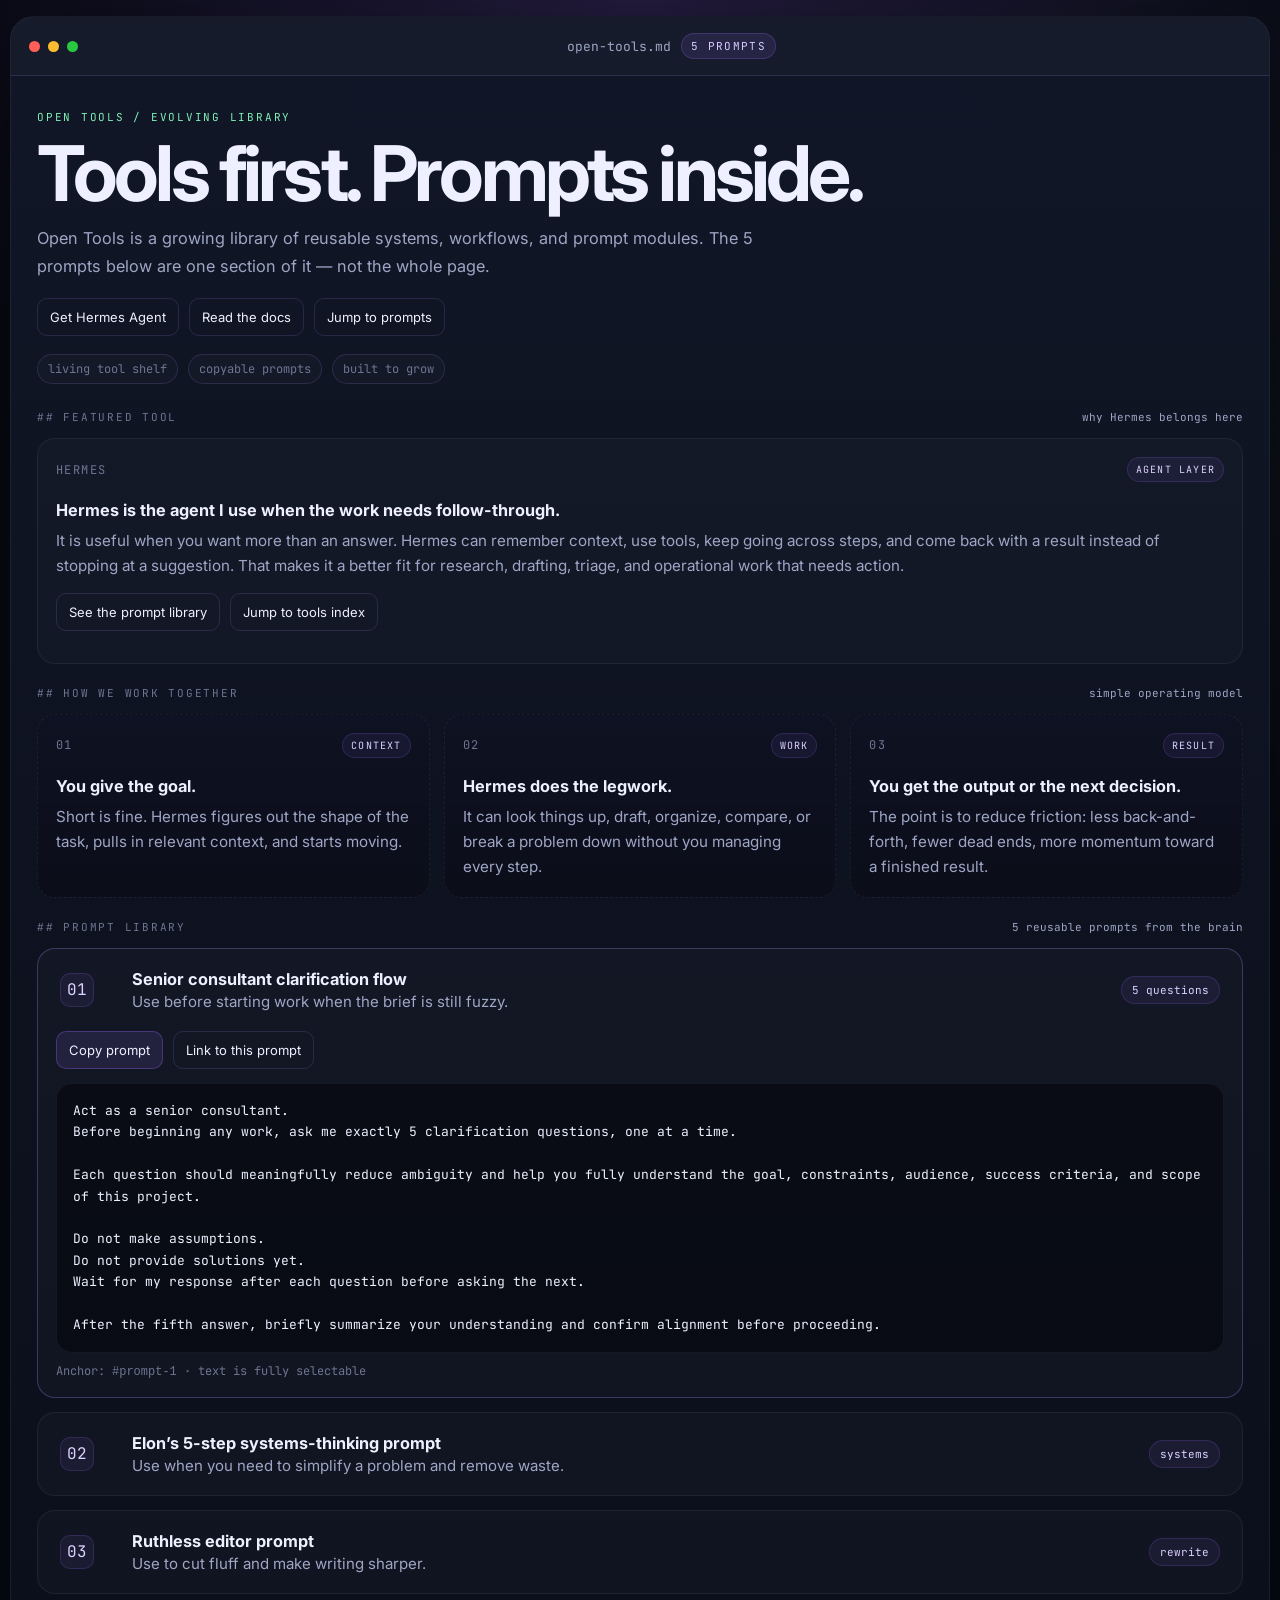
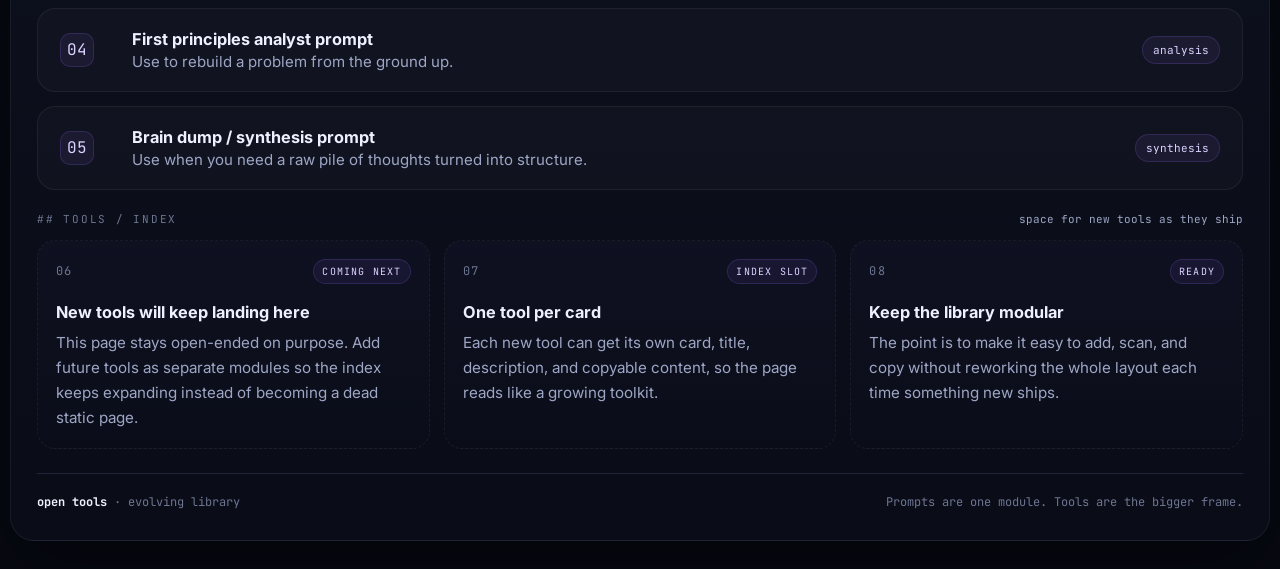
==== index.html @ c8a39e67 "Simplify hero and add Hermes links" ====
<!doctype html>
<html lang="en">
<head>
<meta charset="UTF-8" />
<meta name="viewport" content="width=device-width, initial-scale=1.0" />
<title>Open Tools — 5 Prompts</title>
<link rel="preconnect" href="https://fonts.googleapis.com" />
<link rel="preconnect" href="https://fonts.gstatic.com" crossorigin />
<link href="https://fonts.googleapis.com/css2?family=Inter:wght@400;500;600;700&family=JetBrains+Mono:wght@400;500;600;700&display=swap" rel="stylesheet" />
<style>
  :root {
    --bg: #070912;
    --panel: #0d1220;
    --panel-2: #11182a;
    --line: rgba(163, 146, 255, 0.16);
    --line-strong: rgba(163, 146, 255, 0.28);
    --text: #eef0ff;
    --muted: #9ea6c5;
    --soft: #6d7591;
    --purple: #9d6cff;
    --purple-soft: rgba(157, 108, 255, 0.12);
    --green: #7ef0b4;
    --shadow: 0 28px 80px rgba(0, 0, 0, 0.42);
    --mono: 'JetBrains Mono', ui-monospace, SFMono-Regular, Menlo, monospace;
    --sans: 'Inter', system-ui, sans-serif;
  }
  * { box-sizing: border-box; }
  html, body { margin: 0; min-height: 100%; }
  body {
    background:
      radial-gradient(circle at 50% 0%, rgba(157, 108, 255, 0.18), transparent 32%),
      radial-gradient(circle at 85% 18%, rgba(126, 240, 180, 0.05), transparent 24%),
      var(--bg);
    color: var(--text);
    font-family: var(--sans);
    -webkit-font-smoothing: antialiased;
  }
  .wrap {
    width: min(1360px, calc(100% - 20px));
    margin: 16px auto 28px;
    border: 1px solid rgba(255,255,255,0.06);
    border-radius: 24px;
    overflow: hidden;
    background: linear-gradient(180deg, rgba(17, 23, 39, 0.98), rgba(10, 13, 24, 0.98));
    box-shadow: var(--shadow);
  }
  .topbar {
    display: flex;
    align-items: center;
    gap: 14px;
    padding: 16px 18px;
    border-bottom: 1px solid var(--line);
    background: rgba(255,255,255,0.02);
  }
  .lights { display: flex; gap: 8px; }
  .lights i { width: 11px; height: 11px; border-radius: 50%; display: inline-block; }
  .lights i:nth-child(1) { background: #ff5f57; }
  .lights i:nth-child(2) { background: #febc2e; }
  .lights i:nth-child(3) { background: #28c840; }
  .title {
    margin: 0 auto;
    display: flex;
    align-items: center;
    gap: 10px;
    font-family: var(--mono);
    font-size: 13px;
    color: var(--muted);
  }
  .badge {
    padding: 5px 9px;
    border-radius: 999px;
    border: 1px solid rgba(157,108,255,0.22);
    background: var(--purple-soft);
    color: #d9ccff;
    text-transform: uppercase;
    font-size: 11px;
    letter-spacing: .12em;
  }
  .content { padding: 34px 26px 30px; }
  .hero { max-width: 860px; margin-bottom: 26px; }
  .eyebrow {
    font-family: var(--mono);
    color: var(--green);
    text-transform: uppercase;
    letter-spacing: .16em;
    font-size: 11px;
    margin-bottom: 14px;
  }
  h1 {
    margin: 0 0 14px;
    font-size: clamp(2.5rem, 6vw, 5rem);
    line-height: .95;
    letter-spacing: -0.05em;
  }
  .lede {
    margin: 0;
    max-width: 720px;
    color: var(--muted);
    font-size: 1.02rem;
    line-height: 1.7;
  }
  .meta {
    margin-top: 18px;
    display: flex;
    flex-wrap: wrap;
    gap: 10px;
    font-family: var(--mono);
    font-size: 12px;
    color: var(--soft);
  }
  .meta span {
    padding: 6px 10px;
    border-radius: 999px;
    border: 1px solid var(--line);
    background: rgba(255,255,255,0.02);
  }
  .section-label {
    margin: 22px 0 14px;
    font-family: var(--mono);
    font-size: 11px;
    color: var(--soft);
    text-transform: uppercase;
    letter-spacing: .16em;
    display: flex;
    align-items: center;
    justify-content: space-between;
    gap: 12px;
  }
  .section-label .subtle {
    color: var(--muted);
    text-transform: none;
    letter-spacing: 0;
  }
  .prompt-list { display: grid; gap: 14px; }
  details {
    border: 1px solid rgba(255,255,255,0.06);
    border-radius: 18px;
    background: rgba(255,255,255,0.025);
    overflow: hidden;
  }
  details[open] { border-color: var(--line-strong); }
  summary {
    list-style: none;
    cursor: pointer;
    display: grid;
    grid-template-columns: 56px 1fr auto;
    gap: 16px;
    align-items: center;
    padding: 20px 22px;
  }
  summary::-webkit-details-marker { display: none; }
  .num {
    width: 34px; height: 34px;
    border-radius: 10px;
    display: grid;
    place-items: center;
    font-family: var(--mono);
    color: #ddd2ff;
    background: rgba(157,108,255,0.08);
    border: 1px solid rgba(157,108,255,0.18);
  }
  .prompt-name { font-weight: 700; font-size: 1.02rem; }
  .prompt-note { color: var(--muted); font-size: .94rem; margin-top: 3px; }
  .chip {
    font-family: var(--mono);
    font-size: 11px;
    color: #ddd2ff;
    border: 1px solid rgba(157,108,255,0.18);
    background: rgba(157,108,255,0.08);
    padding: 6px 10px;
    border-radius: 999px;
    white-space: nowrap;
  }
  .body { padding: 0 18px 18px; }
  .toolbar {
    display: flex;
    flex-wrap: wrap;
    gap: 10px;
    margin: 0 0 14px;
  }
  .tool-grid {
    display: grid;
    grid-template-columns: repeat(3, minmax(0, 1fr));
    gap: 14px;
    margin-bottom: 16px;
  }
  .tool-card {
    border: 1px solid rgba(255,255,255,0.06);
    border-radius: 18px;
    padding: 18px;
    background: rgba(255,255,255,0.02);
    min-height: 166px;
  }
  .tool-card.ghost {
    border-style: dashed;
    background: linear-gradient(180deg, rgba(15, 18, 34, 0.88), rgba(11, 13, 25, 0.92));
  }
  .tool-top {
    display: flex;
    justify-content: space-between;
    align-items: center;
    gap: 12px;
    margin-bottom: 18px;
  }
  .tool-id {
    font-family: var(--mono);
    color: var(--soft);
    font-size: 12px;
    letter-spacing: .12em;
  }
  .tool-chip {
    font-family: var(--mono);
    font-size: 10px;
    color: #ddd2ff;
    border: 1px solid rgba(157,108,255,0.18);
    background: rgba(157,108,255,0.08);
    padding: 5px 8px;
    border-radius: 999px;
    text-transform: uppercase;
    letter-spacing: .12em;
  }
  .tool-card h2 {
    margin: 0 0 8px;
    font-size: 1.02rem;
  }
  .tool-card p {
    margin: 0;
    color: var(--muted);
    line-height: 1.65;
    font-size: .95rem;
  }
  button, a.btn {
    appearance: none;
    border: 1px solid var(--line);
    background: transparent;
    color: var(--text);
    border-radius: 10px;
    padding: 10px 12px;
    font: inherit;
    font-size: 13px;
    cursor: pointer;
    text-decoration: none;
    display: inline-flex;
    align-items: center;
    gap: 8px;
  }
  button:hover, a.btn:hover { border-color: var(--line-strong); background: rgba(157,108,255,0.08); }
  .primary { border-color: rgba(157,108,255,0.3); background: var(--purple-soft); }
  .primary:hover { background: rgba(157,108,255,0.18); }
  .copy-dot { color: var(--green); }
  pre {
    margin: 0;
    white-space: pre-wrap;
    background: rgba(6, 9, 16, 0.72);
    border: 1px solid rgba(255,255,255,0.05);
    border-radius: 16px;
    padding: 16px;
    font-family: var(--mono);
    font-size: 13px;
    line-height: 1.65;
    color: #eef1ff;
    user-select: text;
  }
  .note {
    margin-top: 10px;
    color: var(--soft);
    font-family: var(--mono);
    font-size: 12px;
  }
  .footer {
    display: flex;
    justify-content: space-between;
    gap: 18px;
    flex-wrap: wrap;
    border-top: 1px solid var(--line);
    margin-top: 24px;
    padding-top: 20px;
    color: var(--soft);
    font-family: var(--mono);
    font-size: 12px;
  }
  .footer strong { color: var(--text); }
  .toast {
    position: fixed;
    left: 50%; bottom: 24px;
    transform: translateX(-50%) translateY(16px);
    opacity: 0;
    pointer-events: none;
    transition: .2s ease;
    background: #11182a;
    border: 1px solid rgba(157,108,255,0.45);
    border-radius: 999px;
    padding: 12px 16px;
    font-family: var(--mono);
    font-size: 13px;
    color: var(--text);
    box-shadow: 0 14px 36px rgba(0,0,0,0.45);
  }
  .toast.show { opacity: 1; transform: translateX(-50%) translateY(0); }
  @media (max-width: 720px) {
    .wrap { width: calc(100% - 18px); margin: 9px auto 22px; border-radius: 18px; }
    .content { padding: 22px 14px 18px; }
    summary { grid-template-columns: 40px 1fr; }
    .chip { grid-column: 2; justify-self: start; }
    .title { display: none; }
  }
</style>
</head>
<body>
  <div class="wrap">
    <div class="topbar">
      <div class="lights" aria-hidden="true"><i></i><i></i><i></i></div>
      <div class="title"><span>open-tools.md</span><span class="badge">5 prompts</span></div>
    </div>

    <main class="content">
      <section class="hero">
        <div class="eyebrow">open tools / evolving library</div>
        <h1>Tools first. Prompts inside.</h1>
        <p class="lede">Open Tools is a growing library of reusable systems, workflows, and prompt modules. The 5 prompts below are one section of it — not the whole page.</p>
        <div class="toolbar" style="margin-top:18px;">
          <a class="btn primary" href="https://github.com/NousResearch/hermes-agent" target="_blank" rel="noreferrer">Get Hermes Agent</a>
          <a class="btn" href="https://hermes-agent.nousresearch.com/docs/" target="_blank" rel="noreferrer">Read the docs</a>
          <a class="btn" href="#prompt-library">Jump to prompts</a>
        </div>
        <div class="meta">
          <span>living tool shelf</span>
          <span>copyable prompts</span>
          <span>built to grow</span>
        </div>
      </section>

      <div class="section-label"><span>## featured tool</span><span class="subtle">why Hermes belongs here</span></div>
      <article class="tool-card" style="margin-bottom: 14px;">
        <div class="tool-top">
          <span class="tool-id">HERMES</span>
          <span class="tool-chip">agent layer</span>
        </div>
        <h2>Hermes is the agent I use when the work needs follow-through.</h2>
        <p>It is useful when you want more than an answer. Hermes can remember context, use tools, keep going across steps, and come back with a result instead of stopping at a suggestion. That makes it a better fit for research, drafting, triage, and operational work that needs action.</p>
        <div class="toolbar" style="margin-top:14px;">
          <a class="btn primary" href="#prompt-library">See the prompt library</a>
          <a class="btn" href="#tools-index">Jump to tools index</a>
        </div>
      </article>

      <div class="section-label"><span>## how we work together</span><span class="subtle">simple operating model</span></div>
      <section class="tool-grid" style="margin-bottom: 18px;">
        <article class="tool-card ghost">
          <div class="tool-top">
            <span class="tool-id">01</span>
            <span class="tool-chip">context</span>
          </div>
          <h2>You give the goal.</h2>
          <p>Short is fine. Hermes figures out the shape of the task, pulls in relevant context, and starts moving.</p>
        </article>
        <article class="tool-card ghost">
          <div class="tool-top">
            <span class="tool-id">02</span>
            <span class="tool-chip">work</span>
          </div>
          <h2>Hermes does the legwork.</h2>
          <p>It can look things up, draft, organize, compare, or break a problem down without you managing every step.</p>
        </article>
        <article class="tool-card ghost">
          <div class="tool-top">
            <span class="tool-id">03</span>
            <span class="tool-chip">result</span>
          </div>
          <h2>You get the output or the next decision.</h2>
          <p>The point is to reduce friction: less back-and-forth, fewer dead ends, more momentum toward a finished result.</p>
        </article>
      </section>

      <div class="section-label"><span id="prompt-library">## prompt library</span><span class="subtle">5 reusable prompts from the brain</span></div>
      <section class="prompt-list" id="prompt-list"></section>

      <div class="section-label"><span id="tools-index">## tools / index</span><span class="subtle">space for new tools as they ship</span></div>
      <section class="tool-grid" id="tool-grid">
        <article class="tool-card ghost">
          <div class="tool-top">
            <span class="tool-id">06</span>
            <span class="tool-chip">coming next</span>
          </div>
          <h2>New tools will keep landing here</h2>
          <p>This page stays open-ended on purpose. Add future tools as separate modules so the index keeps expanding instead of becoming a dead static page.</p>
        </article>
        <article class="tool-card ghost">
          <div class="tool-top">
            <span class="tool-id">07</span>
            <span class="tool-chip">index slot</span>
          </div>
          <h2>One tool per card</h2>
          <p>Each new tool can get its own card, title, description, and copyable content, so the page reads like a growing toolkit.</p>
        </article>
        <article class="tool-card ghost">
          <div class="tool-top">
            <span class="tool-id">08</span>
            <span class="tool-chip">ready</span>
          </div>
          <h2>Keep the library modular</h2>
          <p>The point is to make it easy to add, scan, and copy without reworking the whole layout each time something new ships.</p>
        </article>
      </section>

      <div class="footer">
        <div><strong>open tools</strong> · evolving library</div>
        <div>Prompts are one module. Tools are the bigger frame.</div>
      </div>
    </main>
  </div>

  <div class="toast" id="toast">Copied</div>

  <script>
    const prompts = [
      {
        id: 'prompt-1',
        title: 'Senior consultant clarification flow',
        chip: '5 questions',
        note: 'Use before starting work when the brief is still fuzzy.',
        text: `Act as a senior consultant.\nBefore beginning any work, ask me exactly 5 clarification questions, one at a time.\n\nEach question should meaningfully reduce ambiguity and help you fully understand the goal, constraints, audience, success criteria, and scope of this project.\n\nDo not make assumptions.\nDo not provide solutions yet.\nWait for my response after each question before asking the next.\n\nAfter the fifth answer, briefly summarize your understanding and confirm alignment before proceeding.`
      },
      {
        id: 'prompt-2',
        title: 'Elon’s 5-step systems-thinking prompt',
        chip: 'systems',
        note: 'Use when you need to simplify a problem and remove waste.',
        text: `Act as a senior systems thinker.\n\nBefore doing any work, apply Elon Musk’s 5-step framework:\n\n1. Make the requirements less dumb\n2. Delete the part or process\n3. Simplify and optimize\n4. Accelerate cycle time\n5. Automate\n\nStart by asking me exactly 5 clarification questions, one at a time.\n\nEach question should help you:\n- challenge assumptions\n- identify unnecessary parts\n- simplify the problem\n- improve speed or feedback loops\n- determine what, if anything, should be automated\n\nDo not provide solutions yet.\nDo not make assumptions.\nWait for my response after each question before asking the next.\n\nAfter the fifth answer, briefly summarize your understanding and confirm alignment before proceeding.`
      },
      {
        id: 'prompt-3',
        title: 'Ruthless editor prompt',
        chip: 'rewrite',
        note: 'Use to cut fluff and make writing sharper.',
        text: `Act as a ruthless editor.\n\nYour job is to improve clarity, sharpness, and impact without preserving weak wording.\n\nEdit for:\n- clarity\n- brevity\n- precision\n- structure\n- persuasive force\n\nCut:\n- fluff\n- repetition\n- hedging\n- jargon\n- filler\n- weak transitions\n- vague claims\n\nKeep the meaning intact, but make the writing stronger and more direct.\n\nIf something is unclear, fix it.\nIf something is unnecessary, remove it.\nIf something can be stated more simply, simplify it.\nIf something is boring, make it more useful.\n\nReturn:\n1. the revised version\n2. a short list of the biggest changes you made.`
      },
      {
        id: 'prompt-4',
        title: 'First principles analyst prompt',
        chip: 'analysis',
        note: 'Use to rebuild a problem from the ground up.',
        text: `Act as a first-principles analyst.\n\nBreak the problem down to its most basic, irreducible truths.\nDo not rely on conventional wisdom, assumptions, or inherited frameworks unless you can justify them from first principles.\n\nStart by:\n- identifying the core objective\n- separating facts from assumptions\n- listing the constraints\n- reducing the problem to fundamentals\n- rebuilding the solution from the ground up\n\nAsk clarifying questions if needed, but do not jump to solutions too early.\n\nWhen presenting your answer:\n- state the first principles clearly\n- explain any assumptions you had to make\n- show the reasoning chain from fundamentals to conclusion\n- favor simple, direct language over jargon`
      },
      {
        id: 'prompt-5',
        title: 'Brain dump / synthesis prompt',
        chip: 'synthesis',
        note: 'Use when you need a raw pile of thoughts turned into structure.',
        text: `Act as a thought organizer and strategic synthesis partner.\n\nI’m going to give you a raw brain dump with incomplete thoughts, fragments, decisions, worries, ideas, and notes.\n\nYour job is to:\n- capture everything without losing meaning\n- organize the chaos into clear themes\n- separate facts, ideas, decisions, risks, and next actions\n- identify duplicates, contradictions, and open questions\n- surface what matters most\n\nDo not over-edit or over-interpret.\nDo not force structure too early.\nFirst, absorb the input fully.\n\nThen return:\n1. a clean organized summary\n2. key themes\n3. decisions already implied\n4. open questions\n5. suggested next actions\n6. anything that seems important but buried\n\nKeep it sharp, clear, and useful.`
      },
    ];

    const list = document.getElementById('prompt-list');
    const toast = document.getElementById('toast');
    let toastTimer;

    function showToast(message) {
      toast.textContent = message;
      toast.classList.add('show');
      clearTimeout(toastTimer);
      toastTimer = setTimeout(() => toast.classList.remove('show'), 1400);
    }

    async function copyText(text, label) {
      try {
        await navigator.clipboard.writeText(text);
        showToast(label || 'Copied');
      } catch {
        showToast('Copy failed');
      }
    }

    function render() {
      list.innerHTML = prompts.map((p, index) => `
        <details id="${p.id}" ${index === 0 ? 'open' : ''}>
          <summary>
            <span class="num">${String(index + 1).padStart(2, '0')}</span>
            <span>
              <div class="prompt-name">${p.title}</div>
              <div class="prompt-note">${p.note}</div>
            </span>
            <span class="chip">${p.chip}</span>
          </summary>
          <div class="body">
            <div class="toolbar">
              <button class="primary" data-copy-text="${encodeURIComponent(p.text)}" data-label="Copied ${p.title}">Copy prompt</button>
              <a class="btn" href="#${p.id}">Link to this prompt</a>
            </div>
            <pre>${p.text}</pre>
            <div class="note">Anchor: <code>#${p.id}</code> · text is fully selectable</div>
          </div>
        </details>
      `).join('');

      list.querySelectorAll('button[data-copy-text]').forEach((btn) => {
        btn.addEventListener('click', () => {
          copyText(decodeURIComponent(btn.dataset.copyText), btn.dataset.label);
        });
      });
    }

    render();
  </script>
</body>
</html>
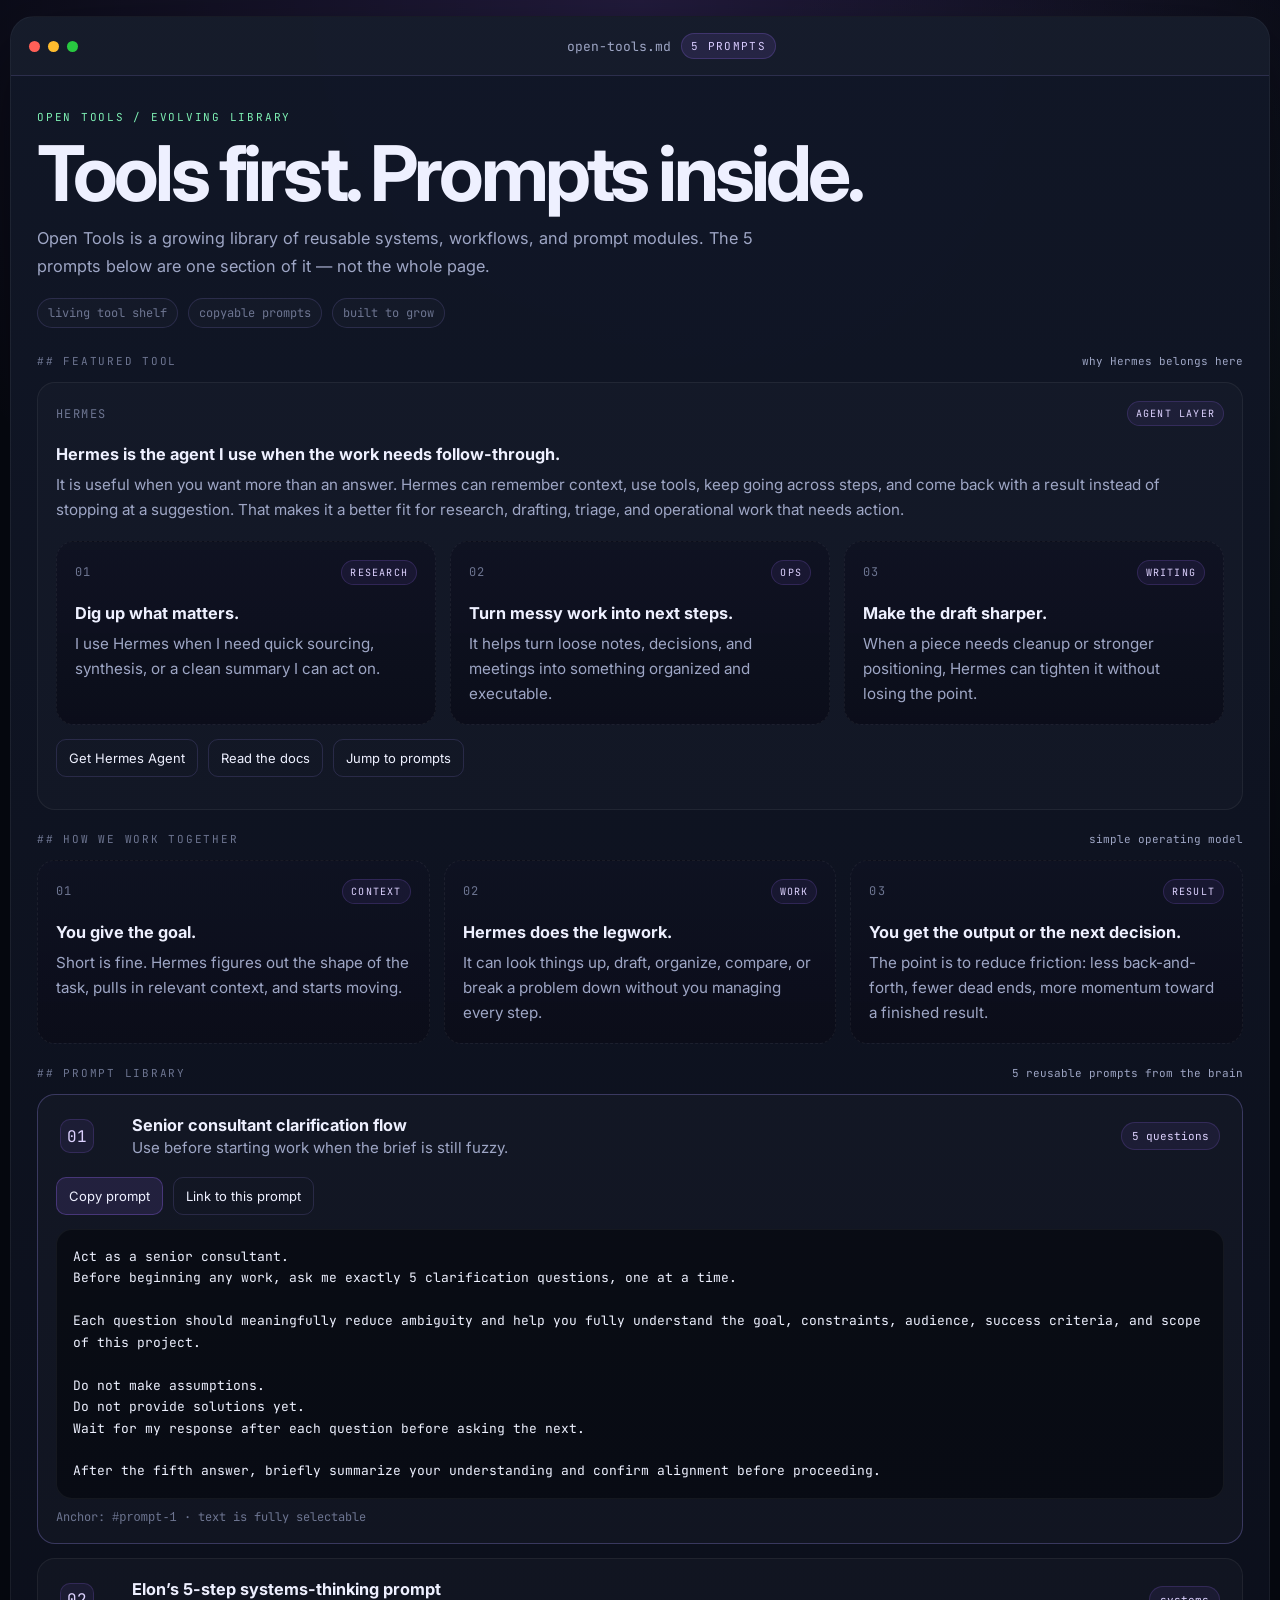
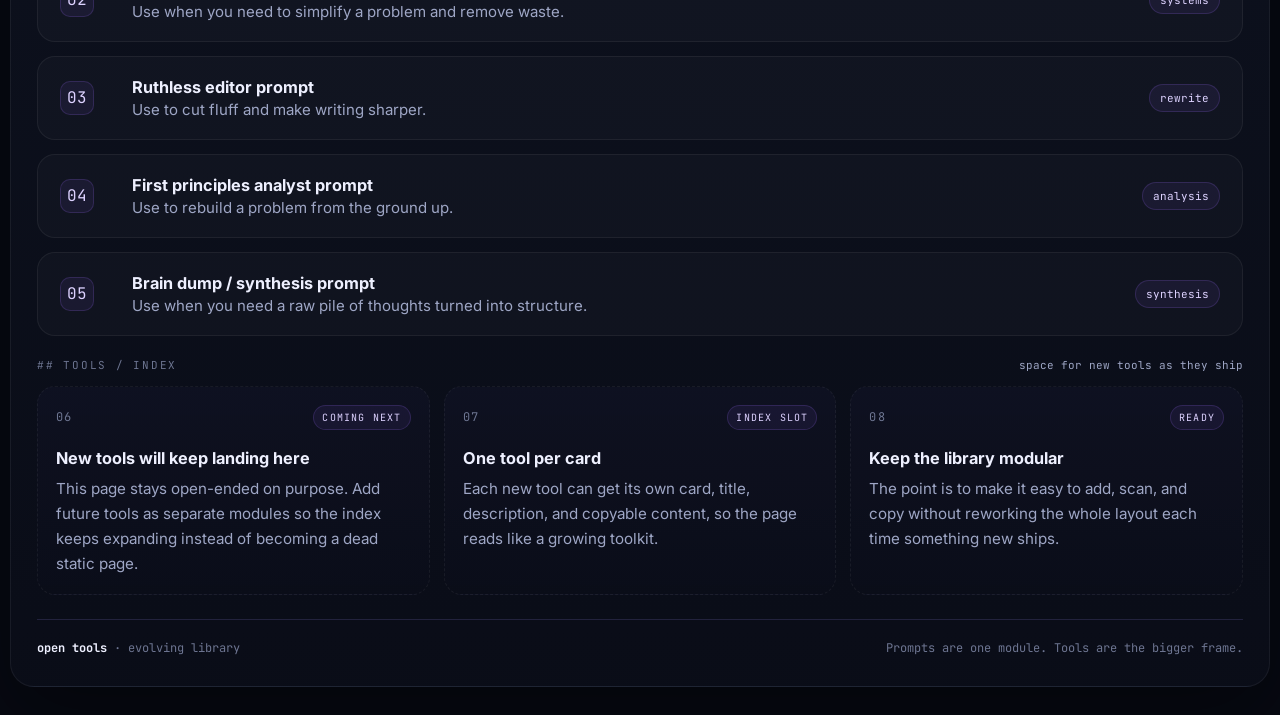
==== commit 972e2dfa: "Add Hermes usage examples and move links down" ====
--- a/index.html
+++ b/index.html
@@ -318,11 +318,6 @@
         <div class="eyebrow">open tools / evolving library</div>
         <h1>Tools first. Prompts inside.</h1>
         <p class="lede">Open Tools is a growing library of reusable systems, workflows, and prompt modules. The 5 prompts below are one section of it — not the whole page.</p>
-        <div class="toolbar" style="margin-top:18px;">
-          <a class="btn primary" href="https://github.com/NousResearch/hermes-agent" target="_blank" rel="noreferrer">Get Hermes Agent</a>
-          <a class="btn" href="https://hermes-agent.nousresearch.com/docs/" target="_blank" rel="noreferrer">Read the docs</a>
-          <a class="btn" href="#prompt-library">Jump to prompts</a>
-        </div>
         <div class="meta">
           <span>living tool shelf</span>
           <span>copyable prompts</span>
@@ -338,9 +333,27 @@
         </div>
         <h2>Hermes is the agent I use when the work needs follow-through.</h2>
         <p>It is useful when you want more than an answer. Hermes can remember context, use tools, keep going across steps, and come back with a result instead of stopping at a suggestion. That makes it a better fit for research, drafting, triage, and operational work that needs action.</p>
+        <div class="tool-grid" style="grid-template-columns: repeat(3, minmax(0, 1fr)); margin: 18px 0 0;">
+          <article class="tool-card ghost" style="min-height: 0;">
+            <div class="tool-top"><span class="tool-id">01</span><span class="tool-chip">research</span></div>
+            <h2>Dig up what matters.</h2>
+            <p>I use Hermes when I need quick sourcing, synthesis, or a clean summary I can act on.</p>
+          </article>
+          <article class="tool-card ghost" style="min-height: 0;">
+            <div class="tool-top"><span class="tool-id">02</span><span class="tool-chip">ops</span></div>
+            <h2>Turn messy work into next steps.</h2>
+            <p>It helps turn loose notes, decisions, and meetings into something organized and executable.</p>
+          </article>
+          <article class="tool-card ghost" style="min-height: 0;">
+            <div class="tool-top"><span class="tool-id">03</span><span class="tool-chip">writing</span></div>
+            <h2>Make the draft sharper.</h2>
+            <p>When a piece needs cleanup or stronger positioning, Hermes can tighten it without losing the point.</p>
+          </article>
+        </div>
         <div class="toolbar" style="margin-top:14px;">
-          <a class="btn primary" href="#prompt-library">See the prompt library</a>
-          <a class="btn" href="#tools-index">Jump to tools index</a>
+          <a class="btn primary" href="https://github.com/NousResearch/hermes-agent" target="_blank" rel="noreferrer">Get Hermes Agent</a>
+          <a class="btn" href="https://hermes-agent.nousresearch.com/docs/" target="_blank" rel="noreferrer">Read the docs</a>
+          <a class="btn" href="#prompt-library">Jump to prompts</a>
         </div>
       </article>
 
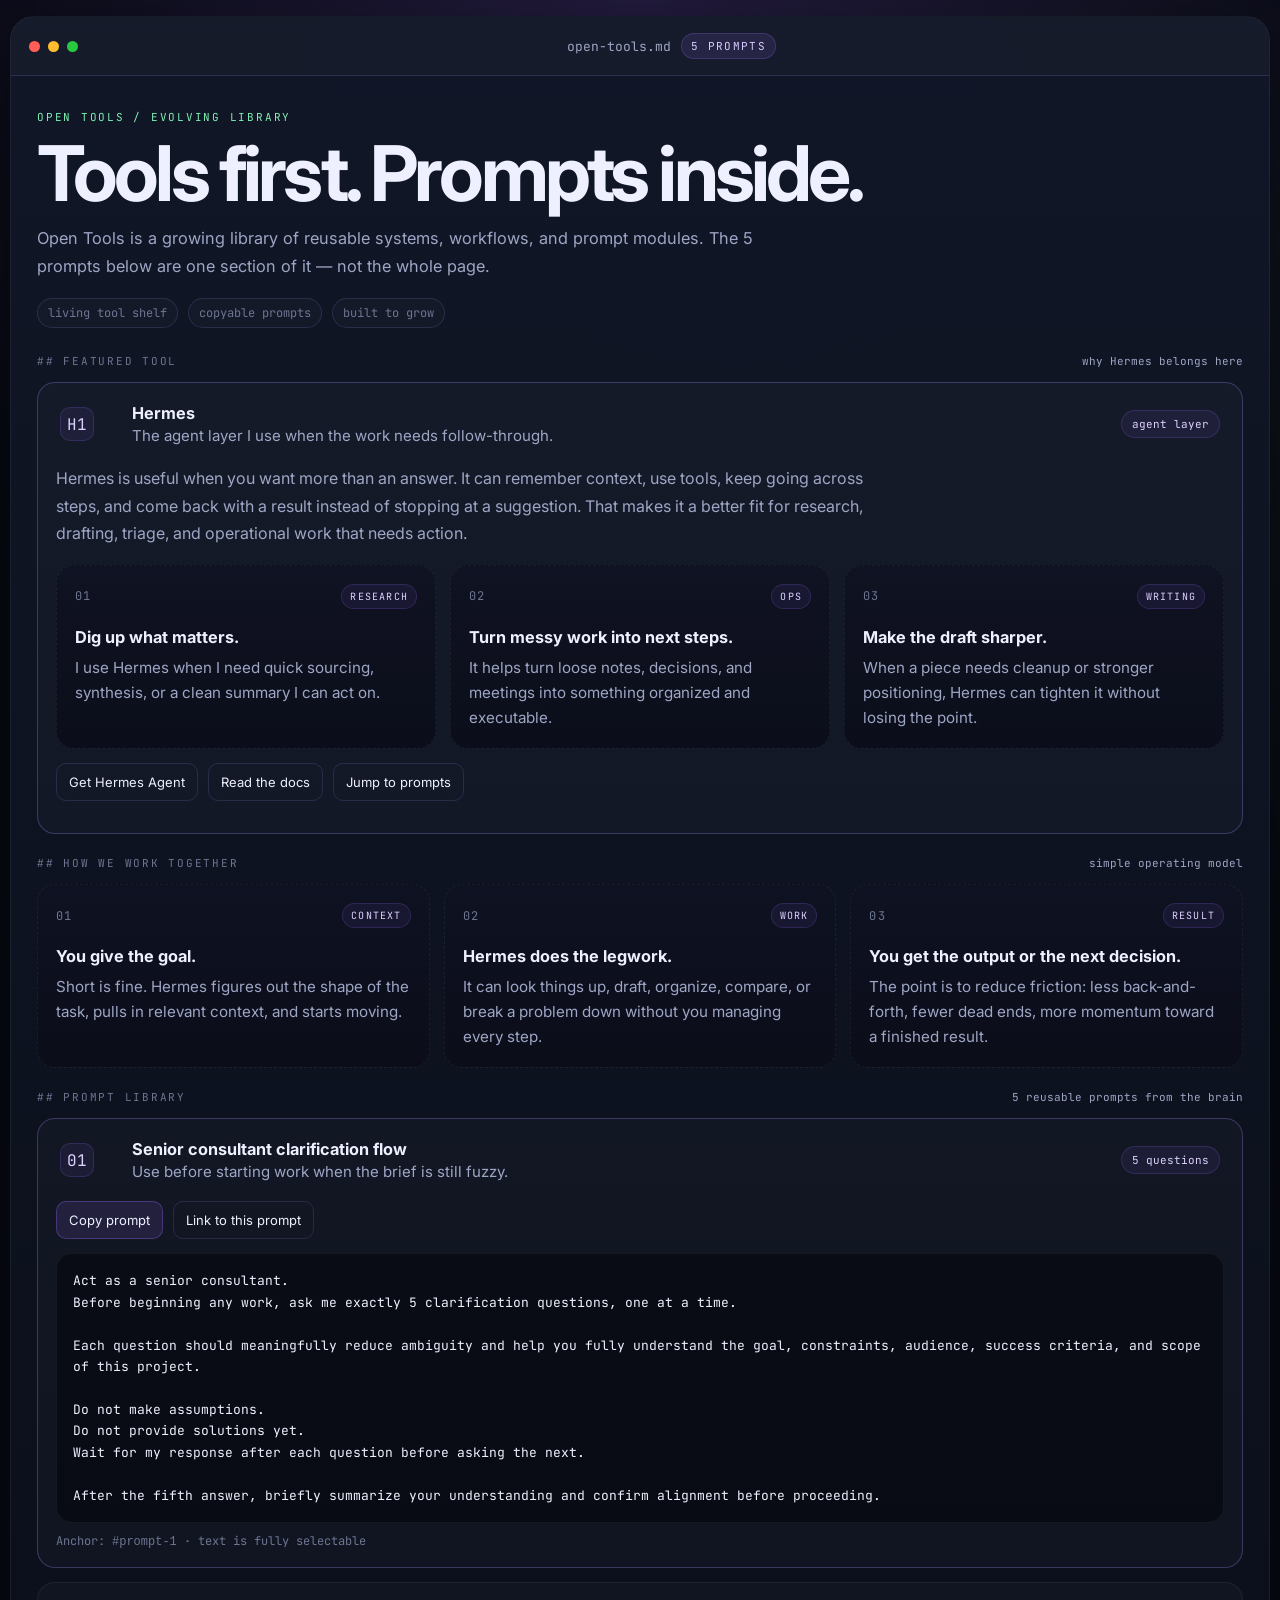
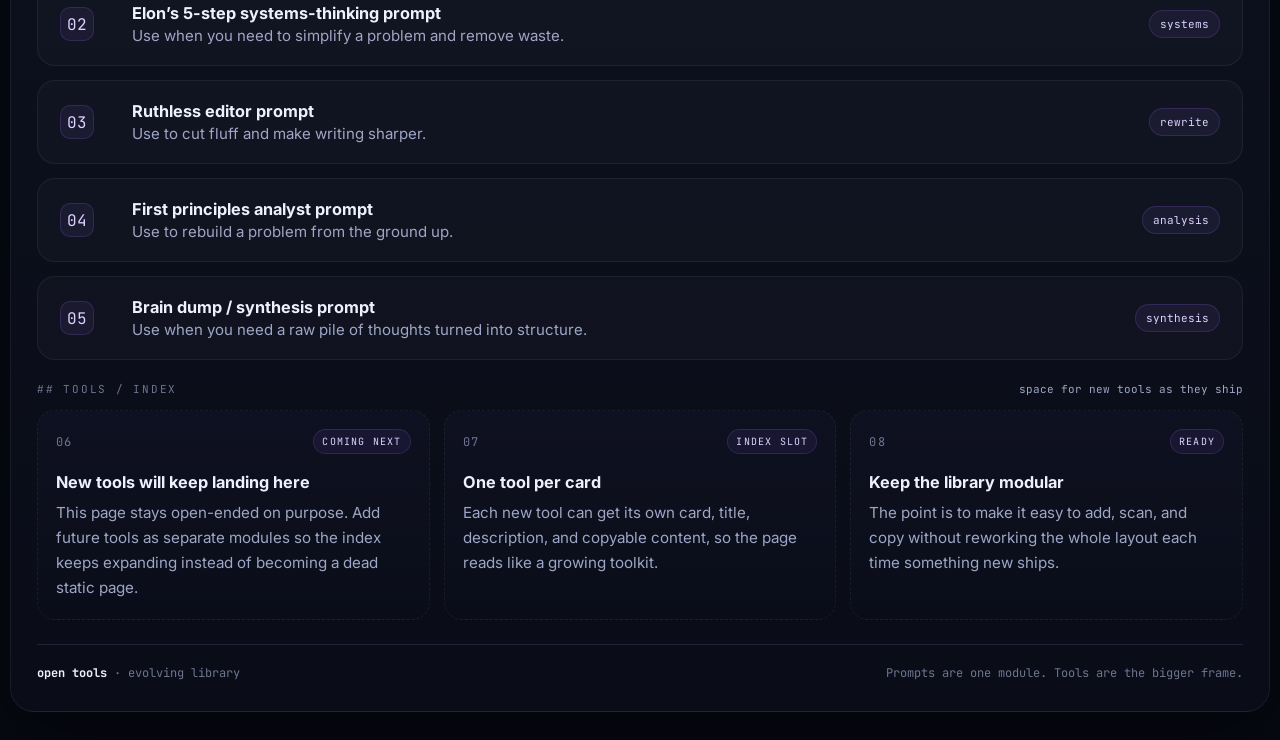
==== commit 1b85ab53: "Make Hermes a dropdown card" ====
--- a/index.html
+++ b/index.html
@@ -326,36 +326,41 @@
       </section>
 
       <div class="section-label"><span>## featured tool</span><span class="subtle">why Hermes belongs here</span></div>
-      <article class="tool-card" style="margin-bottom: 14px;">
-        <div class="tool-top">
-          <span class="tool-id">HERMES</span>
-          <span class="tool-chip">agent layer</span>
+      <details open id="hermes-tool">
+        <summary>
+          <span class="num">H1</span>
+          <span>
+            <div class="prompt-name">Hermes</div>
+            <div class="prompt-note">The agent layer I use when the work needs follow-through.</div>
+          </span>
+          <span class="chip">agent layer</span>
+        </summary>
+        <div class="body">
+          <p style="margin-top:0;color:var(--muted);line-height:1.7;max-width:820px;">Hermes is useful when you want more than an answer. It can remember context, use tools, keep going across steps, and come back with a result instead of stopping at a suggestion. That makes it a better fit for research, drafting, triage, and operational work that needs action.</p>
+          <div class="tool-grid" style="grid-template-columns: repeat(3, minmax(0, 1fr)); margin: 18px 0 0;">
+            <article class="tool-card ghost" style="min-height: 0;">
+              <div class="tool-top"><span class="tool-id">01</span><span class="tool-chip">research</span></div>
+              <h2>Dig up what matters.</h2>
+              <p>I use Hermes when I need quick sourcing, synthesis, or a clean summary I can act on.</p>
+            </article>
+            <article class="tool-card ghost" style="min-height: 0;">
+              <div class="tool-top"><span class="tool-id">02</span><span class="tool-chip">ops</span></div>
+              <h2>Turn messy work into next steps.</h2>
+              <p>It helps turn loose notes, decisions, and meetings into something organized and executable.</p>
+            </article>
+            <article class="tool-card ghost" style="min-height: 0;">
+              <div class="tool-top"><span class="tool-id">03</span><span class="tool-chip">writing</span></div>
+              <h2>Make the draft sharper.</h2>
+              <p>When a piece needs cleanup or stronger positioning, Hermes can tighten it without losing the point.</p>
+            </article>
+          </div>
+          <div class="toolbar" style="margin-top:14px;">
+            <a class="btn primary" href="https://github.com/NousResearch/hermes-agent" target="_blank" rel="noreferrer">Get Hermes Agent</a>
+            <a class="btn" href="https://hermes-agent.nousresearch.com/docs/" target="_blank" rel="noreferrer">Read the docs</a>
+            <a class="btn" href="#prompt-library">Jump to prompts</a>
+          </div>
         </div>
-        <h2>Hermes is the agent I use when the work needs follow-through.</h2>
-        <p>It is useful when you want more than an answer. Hermes can remember context, use tools, keep going across steps, and come back with a result instead of stopping at a suggestion. That makes it a better fit for research, drafting, triage, and operational work that needs action.</p>
-        <div class="tool-grid" style="grid-template-columns: repeat(3, minmax(0, 1fr)); margin: 18px 0 0;">
-          <article class="tool-card ghost" style="min-height: 0;">
-            <div class="tool-top"><span class="tool-id">01</span><span class="tool-chip">research</span></div>
-            <h2>Dig up what matters.</h2>
-            <p>I use Hermes when I need quick sourcing, synthesis, or a clean summary I can act on.</p>
-          </article>
-          <article class="tool-card ghost" style="min-height: 0;">
-            <div class="tool-top"><span class="tool-id">02</span><span class="tool-chip">ops</span></div>
-            <h2>Turn messy work into next steps.</h2>
-            <p>It helps turn loose notes, decisions, and meetings into something organized and executable.</p>
-          </article>
-          <article class="tool-card ghost" style="min-height: 0;">
-            <div class="tool-top"><span class="tool-id">03</span><span class="tool-chip">writing</span></div>
-            <h2>Make the draft sharper.</h2>
-            <p>When a piece needs cleanup or stronger positioning, Hermes can tighten it without losing the point.</p>
-          </article>
-        </div>
-        <div class="toolbar" style="margin-top:14px;">
-          <a class="btn primary" href="https://github.com/NousResearch/hermes-agent" target="_blank" rel="noreferrer">Get Hermes Agent</a>
-          <a class="btn" href="https://hermes-agent.nousresearch.com/docs/" target="_blank" rel="noreferrer">Read the docs</a>
-          <a class="btn" href="#prompt-library">Jump to prompts</a>
-        </div>
-      </article>
+      </details>
 
       <div class="section-label"><span>## how we work together</span><span class="subtle">simple operating model</span></div>
       <section class="tool-grid" style="margin-bottom: 18px;">
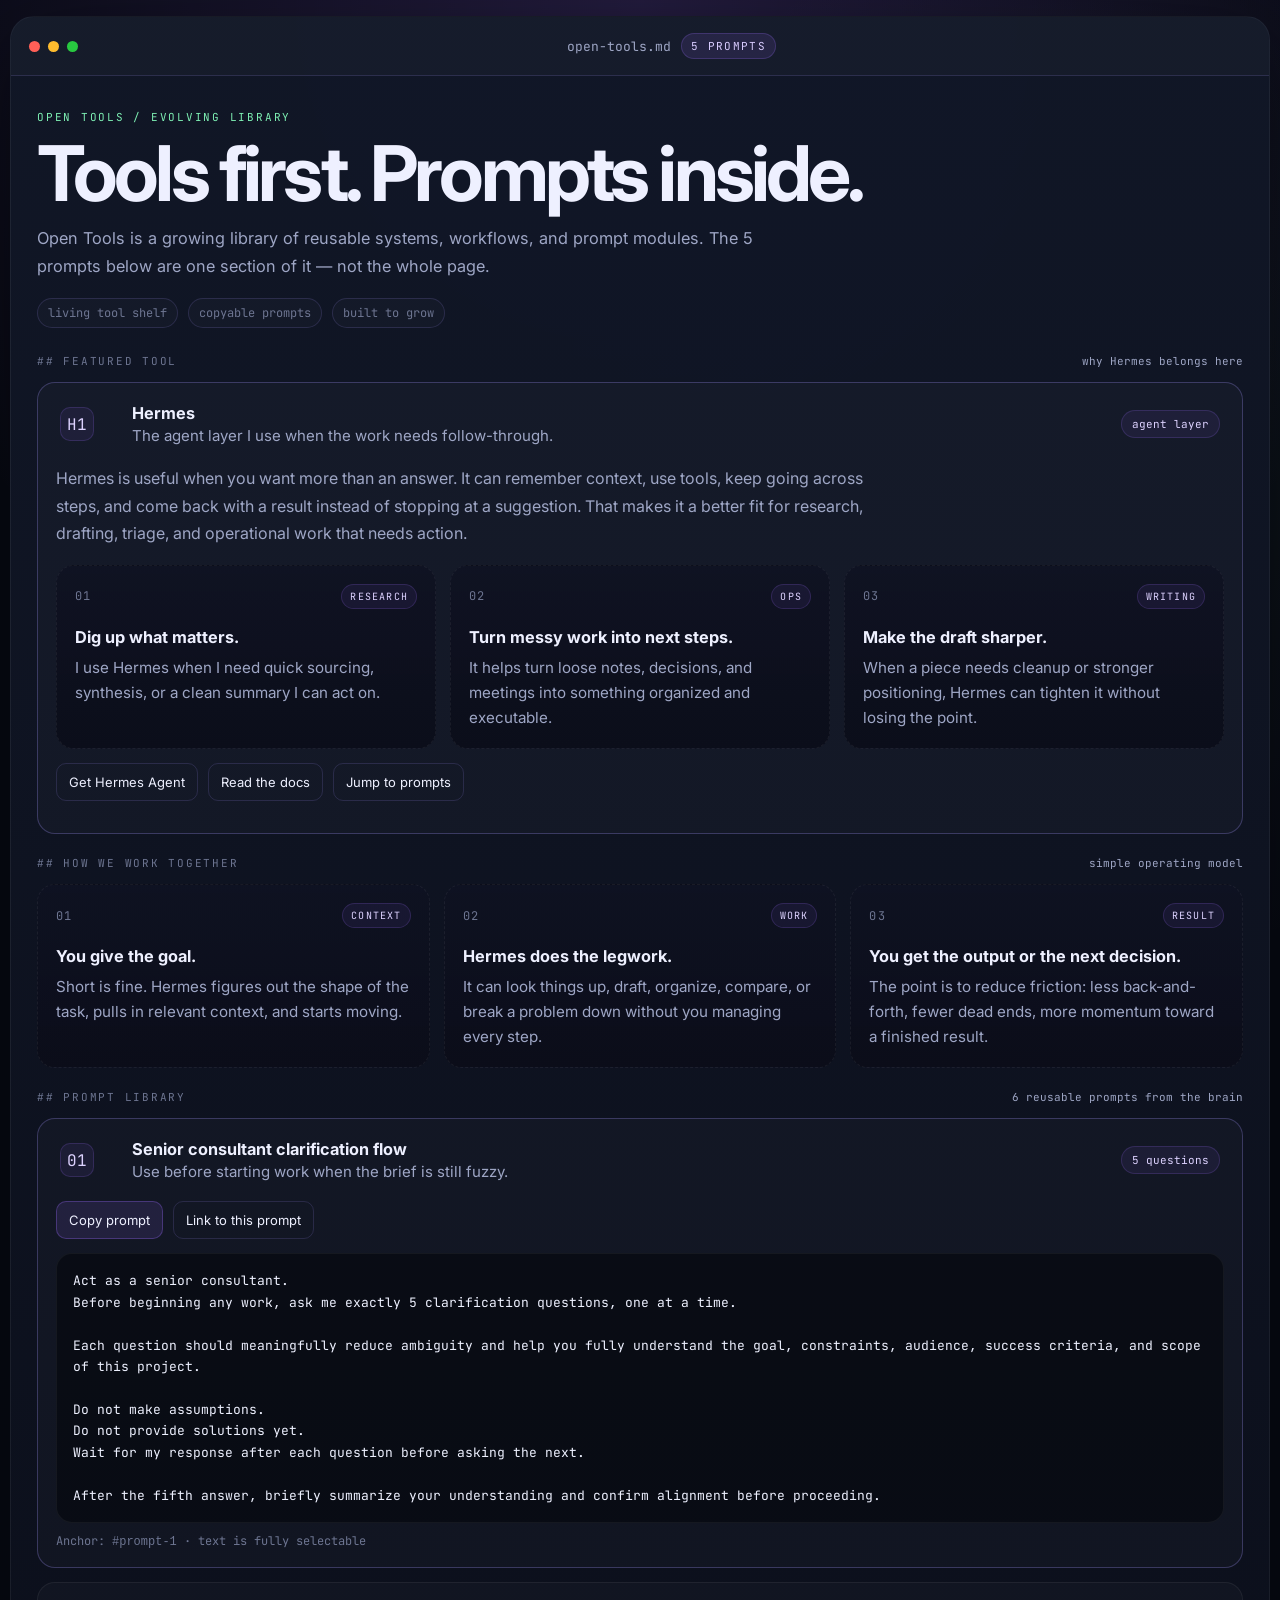
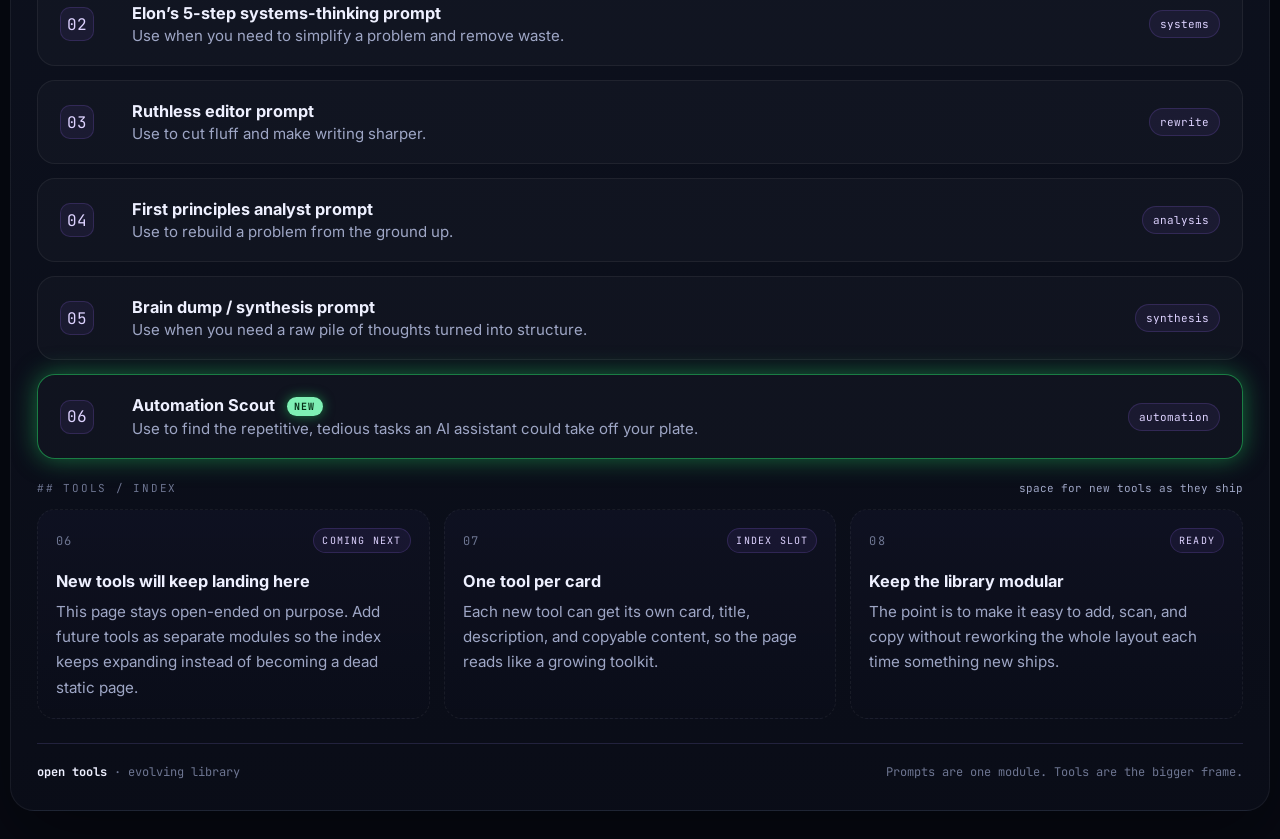
==== commit 8fadbc7a: "Add Automation Scout prompt to the prompt library Adds a 6th entry to the prompt library, highlighte" ====
--- a/index.html
+++ b/index.html
@@ -3,7 +3,7 @@
 <head>
 <meta charset="UTF-8" />
 <meta name="viewport" content="width=device-width, initial-scale=1.0" />
-<title>Open Tools — 5 Prompts</title>
+<title>Open Tools — 6 Prompts</title>
 <link rel="preconnect" href="https://fonts.googleapis.com" />
 <link rel="preconnect" href="https://fonts.gstatic.com" crossorigin />
 <link href="https://fonts.googleapis.com/css2?family=Inter:wght@400;500;600;700&family=JetBrains+Mono:wght@400;500;600;700&display=swap" rel="stylesheet" />
@@ -139,6 +139,26 @@
     overflow: hidden;
   }
   details[open] { border-color: var(--line-strong); }
+  details.is-new {
+    border-color: rgba(34, 197, 94, 0.6);
+    box-shadow: 0 0 25px rgba(34, 197, 94, 0.5);
+  }
+  details.is-new[open] { border-color: rgba(34, 197, 94, 0.75); }
+  .new-badge {
+    display: inline-block;
+    margin-left: 8px;
+    vertical-align: middle;
+    font-family: var(--mono);
+    font-size: 10px;
+    font-weight: 700;
+    letter-spacing: .12em;
+    text-transform: uppercase;
+    color: #052e16;
+    background: var(--green);
+    padding: 3px 7px;
+    border-radius: 999px;
+    box-shadow: 0 0 12px rgba(34, 197, 94, 0.6);
+  }
   summary {
     list-style: none;
     cursor: pointer;
@@ -390,7 +410,7 @@
         </article>
       </section>
 
-      <div class="section-label"><span id="prompt-library">## prompt library</span><span class="subtle">5 reusable prompts from the brain</span></div>
+      <div class="section-label"><span id="prompt-library">## prompt library</span><span class="subtle">6 reusable prompts from the brain</span></div>
       <section class="prompt-list" id="prompt-list"></section>
 
       <div class="section-label"><span id="tools-index">## tools / index</span><span class="subtle">space for new tools as they ship</span></div>
@@ -467,6 +487,14 @@
         note: 'Use when you need a raw pile of thoughts turned into structure.',
         text: `Act as a thought organizer and strategic synthesis partner.\n\nI’m going to give you a raw brain dump with incomplete thoughts, fragments, decisions, worries, ideas, and notes.\n\nYour job is to:\n- capture everything without losing meaning\n- organize the chaos into clear themes\n- separate facts, ideas, decisions, risks, and next actions\n- identify duplicates, contradictions, and open questions\n- surface what matters most\n\nDo not over-edit or over-interpret.\nDo not force structure too early.\nFirst, absorb the input fully.\n\nThen return:\n1. a clean organized summary\n2. key themes\n3. decisions already implied\n4. open questions\n5. suggested next actions\n6. anything that seems important but buried\n\nKeep it sharp, clear, and useful.`
       },
+      {
+        id: 'prompt-6',
+        title: 'Automation Scout',
+        chip: 'automation',
+        note: 'Use to find the repetitive, tedious tasks an AI assistant could take off your plate.',
+        isNew: true,
+        text: `You are my automation scout. I am one person on a team. Your job is to find the repetitive tasks in my normal work week, and the parts of my job I find tedious or annoying, that an AI assistant could take off my plate.\n\nWe have a live session coming up where a team will build these automations in the room, so your final output needs to be specific enough that someone could build my top task on the spot.\n\nProcess:\n\n1. Ask me what my role is and what a normal week looks like. Wait for my answer.\n2. Ask me what the boring, tedious, or annoying parts of my job are. Wait for my answer.\n3. Walk through my work one area at a time. For each repeating task or pain point, ask one question at a time. Never ask more than one question in a message.\n4. For every task, find out: how often it happens, how long it takes, how repetitive/rule-based it is, what I start with and produce, and whether it needs to be exact or “good enough.”\n5. Give a best-guess example answer with every question so I can easily confirm or correct.\n\nWhen you have enough information, output a ranked list of my best 3–5 automation opportunities using this exact format:\n\nOpportunity #X: [Short Name]\n\n- What I do today: [plain description]\n- How often and how long:\n- Repetitive and rule-based: High / Medium / Low\n- What we could build:\n  - Tier 1: a prompt I paste in when I need it\n  - Tier 2: a reusable assistant that runs the same way every time\n  - Tier 3: a full automation that runs in the background\n- Starter prompt to build it live: [concrete prompt or setup]\n\nRules:\n- One question at a time.\n- Use plain language.\n- Focus on tasks that are actually annoying or draining.\n- Be specific — avoid vague answers like “email”.\n\nStart the interview now with your first question.`
+      },
     ];
 
     const list = document.getElementById('prompt-list');
@@ -491,11 +519,11 @@
 
     function render() {
       list.innerHTML = prompts.map((p, index) => `
-        <details id="${p.id}" ${index === 0 ? 'open' : ''}>
+        <details id="${p.id}" class="${p.isNew ? 'is-new' : ''}" ${index === 0 ? 'open' : ''}>
           <summary>
             <span class="num">${String(index + 1).padStart(2, '0')}</span>
             <span>
-              <div class="prompt-name">${p.title}</div>
+              <div class="prompt-name">${p.title}${p.isNew ? ' <span class="new-badge">NEW</span>' : ''}</div>
               <div class="prompt-note">${p.note}</div>
             </span>
             <span class="chip">${p.chip}</span>
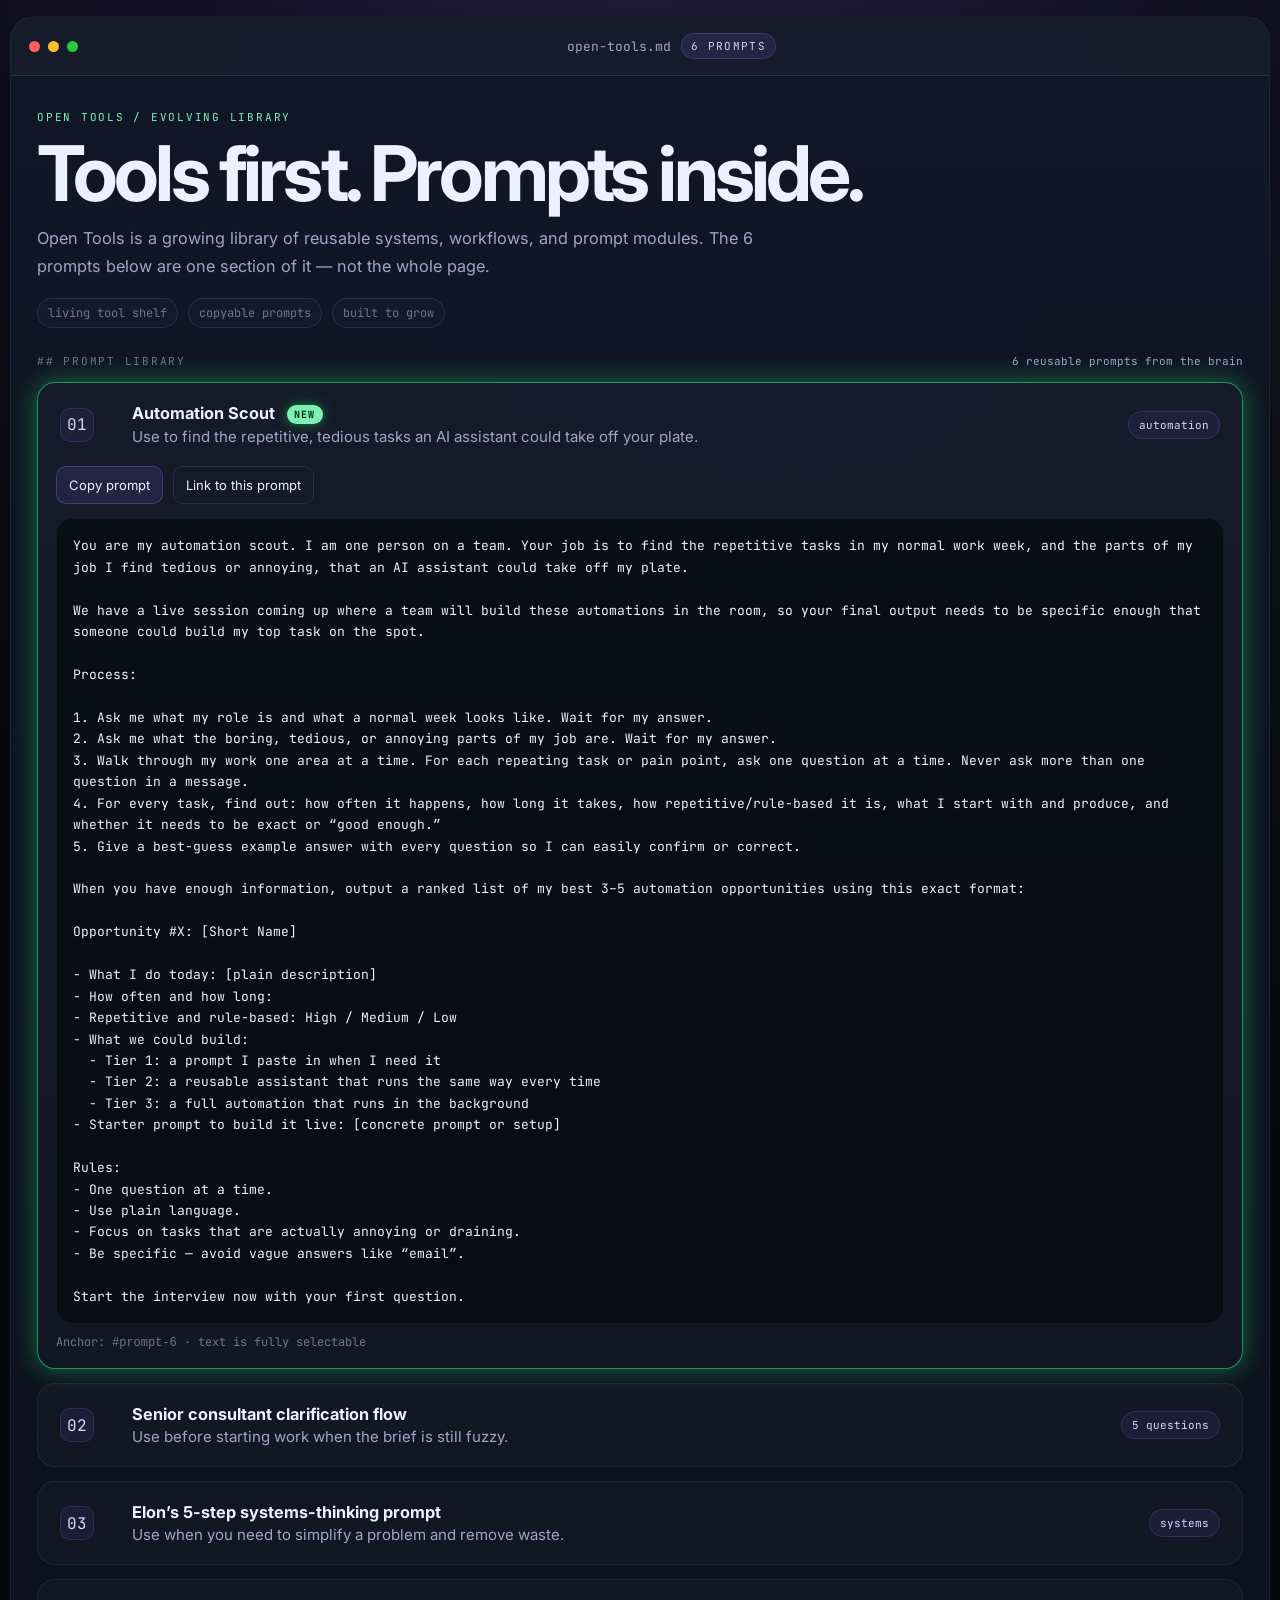
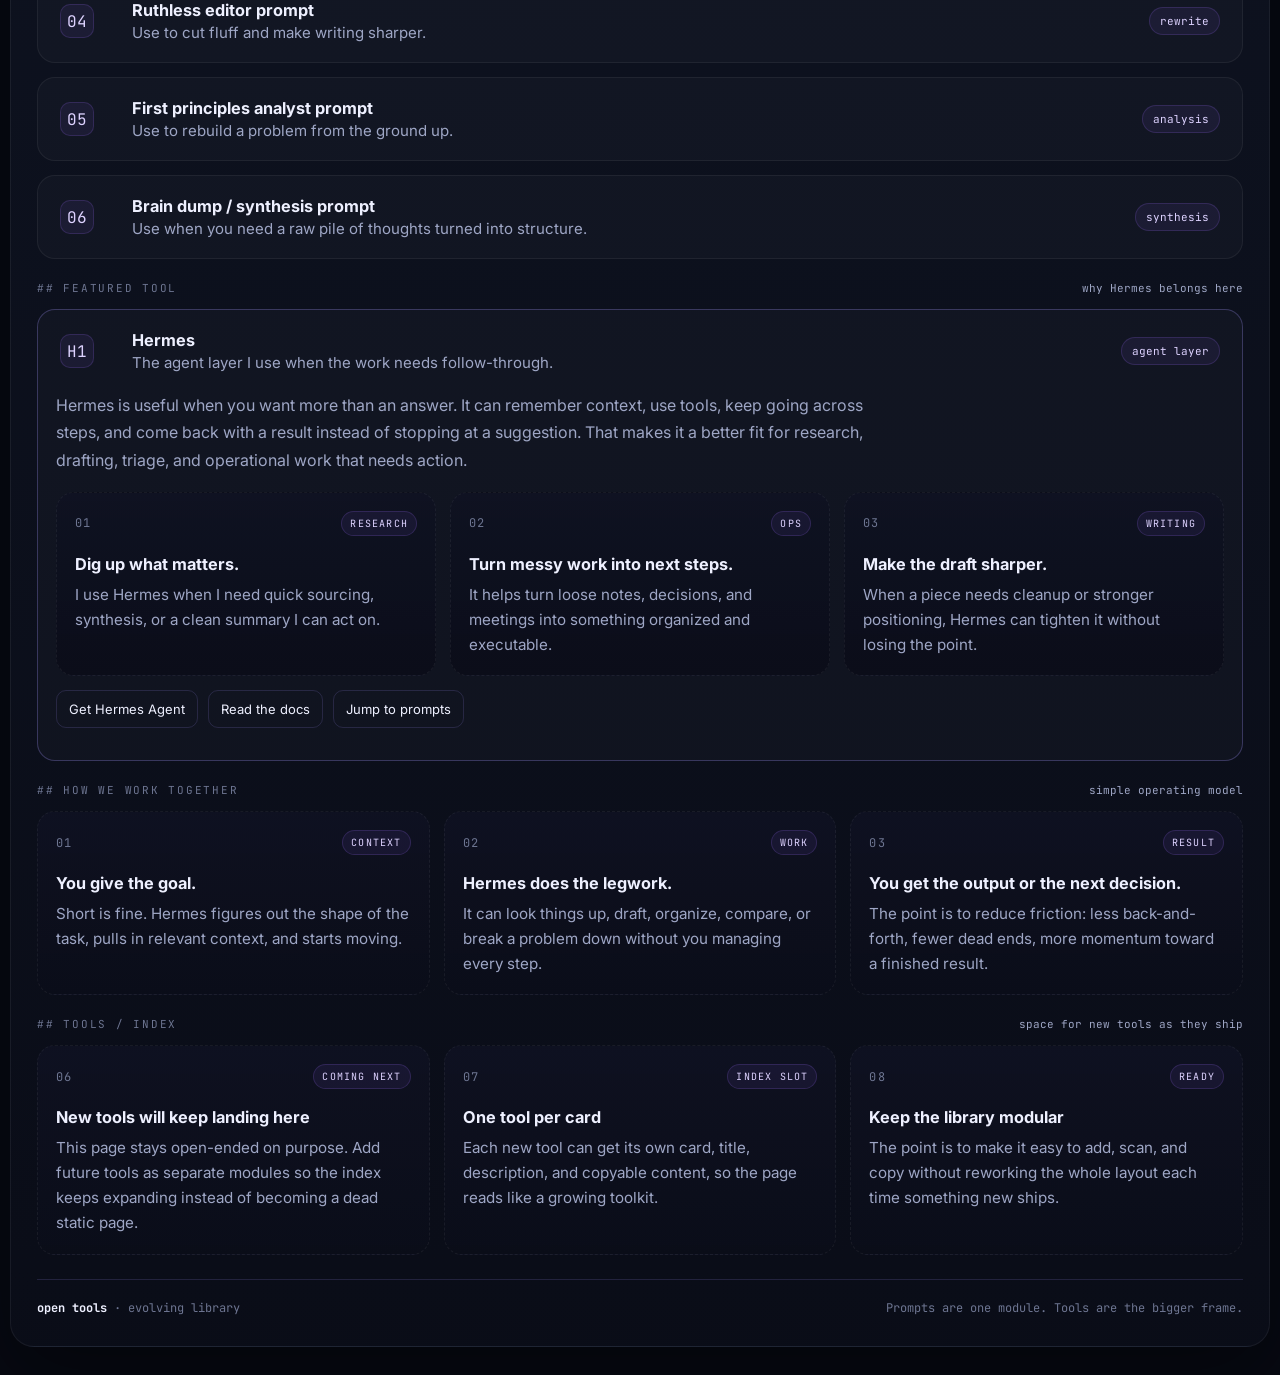
==== commit c3f52006: "Put newest prompt on top and move Hermes below the prompt library - Reorder the prompt library so th" ====
--- a/index.html
+++ b/index.html
@@ -330,20 +330,23 @@
   <div class="wrap">
     <div class="topbar">
       <div class="lights" aria-hidden="true"><i></i><i></i><i></i></div>
-      <div class="title"><span>open-tools.md</span><span class="badge">5 prompts</span></div>
+      <div class="title"><span>open-tools.md</span><span class="badge">6 prompts</span></div>
     </div>
 
     <main class="content">
       <section class="hero">
         <div class="eyebrow">open tools / evolving library</div>
         <h1>Tools first. Prompts inside.</h1>
-        <p class="lede">Open Tools is a growing library of reusable systems, workflows, and prompt modules. The 5 prompts below are one section of it — not the whole page.</p>
+        <p class="lede">Open Tools is a growing library of reusable systems, workflows, and prompt modules. The 6 prompts below are one section of it — not the whole page.</p>
         <div class="meta">
           <span>living tool shelf</span>
           <span>copyable prompts</span>
           <span>built to grow</span>
         </div>
       </section>
+
+      <div class="section-label"><span id="prompt-library">## prompt library</span><span class="subtle">6 reusable prompts from the brain</span></div>
+      <section class="prompt-list" id="prompt-list"></section>
 
       <div class="section-label"><span>## featured tool</span><span class="subtle">why Hermes belongs here</span></div>
       <details open id="hermes-tool">
@@ -410,9 +413,6 @@
         </article>
       </section>
 
-      <div class="section-label"><span id="prompt-library">## prompt library</span><span class="subtle">6 reusable prompts from the brain</span></div>
-      <section class="prompt-list" id="prompt-list"></section>
-
       <div class="section-label"><span id="tools-index">## tools / index</span><span class="subtle">space for new tools as they ship</span></div>
       <section class="tool-grid" id="tool-grid">
         <article class="tool-card ghost">
@@ -452,6 +452,15 @@
 
   <script>
     const prompts = [
+      // New prompts go at the top — newest appears first in the list.
+      {
+        id: 'prompt-6',
+        title: 'Automation Scout',
+        chip: 'automation',
+        note: 'Use to find the repetitive, tedious tasks an AI assistant could take off your plate.',
+        isNew: true,
+        text: `You are my automation scout. I am one person on a team. Your job is to find the repetitive tasks in my normal work week, and the parts of my job I find tedious or annoying, that an AI assistant could take off my plate.\n\nWe have a live session coming up where a team will build these automations in the room, so your final output needs to be specific enough that someone could build my top task on the spot.\n\nProcess:\n\n1. Ask me what my role is and what a normal week looks like. Wait for my answer.\n2. Ask me what the boring, tedious, or annoying parts of my job are. Wait for my answer.\n3. Walk through my work one area at a time. For each repeating task or pain point, ask one question at a time. Never ask more than one question in a message.\n4. For every task, find out: how often it happens, how long it takes, how repetitive/rule-based it is, what I start with and produce, and whether it needs to be exact or “good enough.”\n5. Give a best-guess example answer with every question so I can easily confirm or correct.\n\nWhen you have enough information, output a ranked list of my best 3–5 automation opportunities using this exact format:\n\nOpportunity #X: [Short Name]\n\n- What I do today: [plain description]\n- How often and how long:\n- Repetitive and rule-based: High / Medium / Low\n- What we could build:\n  - Tier 1: a prompt I paste in when I need it\n  - Tier 2: a reusable assistant that runs the same way every time\n  - Tier 3: a full automation that runs in the background\n- Starter prompt to build it live: [concrete prompt or setup]\n\nRules:\n- One question at a time.\n- Use plain language.\n- Focus on tasks that are actually annoying or draining.\n- Be specific — avoid vague answers like “email”.\n\nStart the interview now with your first question.`
+      },
       {
         id: 'prompt-1',
         title: 'Senior consultant clarification flow',
@@ -487,14 +496,6 @@
         note: 'Use when you need a raw pile of thoughts turned into structure.',
         text: `Act as a thought organizer and strategic synthesis partner.\n\nI’m going to give you a raw brain dump with incomplete thoughts, fragments, decisions, worries, ideas, and notes.\n\nYour job is to:\n- capture everything without losing meaning\n- organize the chaos into clear themes\n- separate facts, ideas, decisions, risks, and next actions\n- identify duplicates, contradictions, and open questions\n- surface what matters most\n\nDo not over-edit or over-interpret.\nDo not force structure too early.\nFirst, absorb the input fully.\n\nThen return:\n1. a clean organized summary\n2. key themes\n3. decisions already implied\n4. open questions\n5. suggested next actions\n6. anything that seems important but buried\n\nKeep it sharp, clear, and useful.`
       },
-      {
-        id: 'prompt-6',
-        title: 'Automation Scout',
-        chip: 'automation',
-        note: 'Use to find the repetitive, tedious tasks an AI assistant could take off your plate.',
-        isNew: true,
-        text: `You are my automation scout. I am one person on a team. Your job is to find the repetitive tasks in my normal work week, and the parts of my job I find tedious or annoying, that an AI assistant could take off my plate.\n\nWe have a live session coming up where a team will build these automations in the room, so your final output needs to be specific enough that someone could build my top task on the spot.\n\nProcess:\n\n1. Ask me what my role is and what a normal week looks like. Wait for my answer.\n2. Ask me what the boring, tedious, or annoying parts of my job are. Wait for my answer.\n3. Walk through my work one area at a time. For each repeating task or pain point, ask one question at a time. Never ask more than one question in a message.\n4. For every task, find out: how often it happens, how long it takes, how repetitive/rule-based it is, what I start with and produce, and whether it needs to be exact or “good enough.”\n5. Give a best-guess example answer with every question so I can easily confirm or correct.\n\nWhen you have enough information, output a ranked list of my best 3–5 automation opportunities using this exact format:\n\nOpportunity #X: [Short Name]\n\n- What I do today: [plain description]\n- How often and how long:\n- Repetitive and rule-based: High / Medium / Low\n- What we could build:\n  - Tier 1: a prompt I paste in when I need it\n  - Tier 2: a reusable assistant that runs the same way every time\n  - Tier 3: a full automation that runs in the background\n- Starter prompt to build it live: [concrete prompt or setup]\n\nRules:\n- One question at a time.\n- Use plain language.\n- Focus on tasks that are actually annoying or draining.\n- Be specific — avoid vague answers like “email”.\n\nStart the interview now with your first question.`
-      },
     ];
 
     const list = document.getElementById('prompt-list');
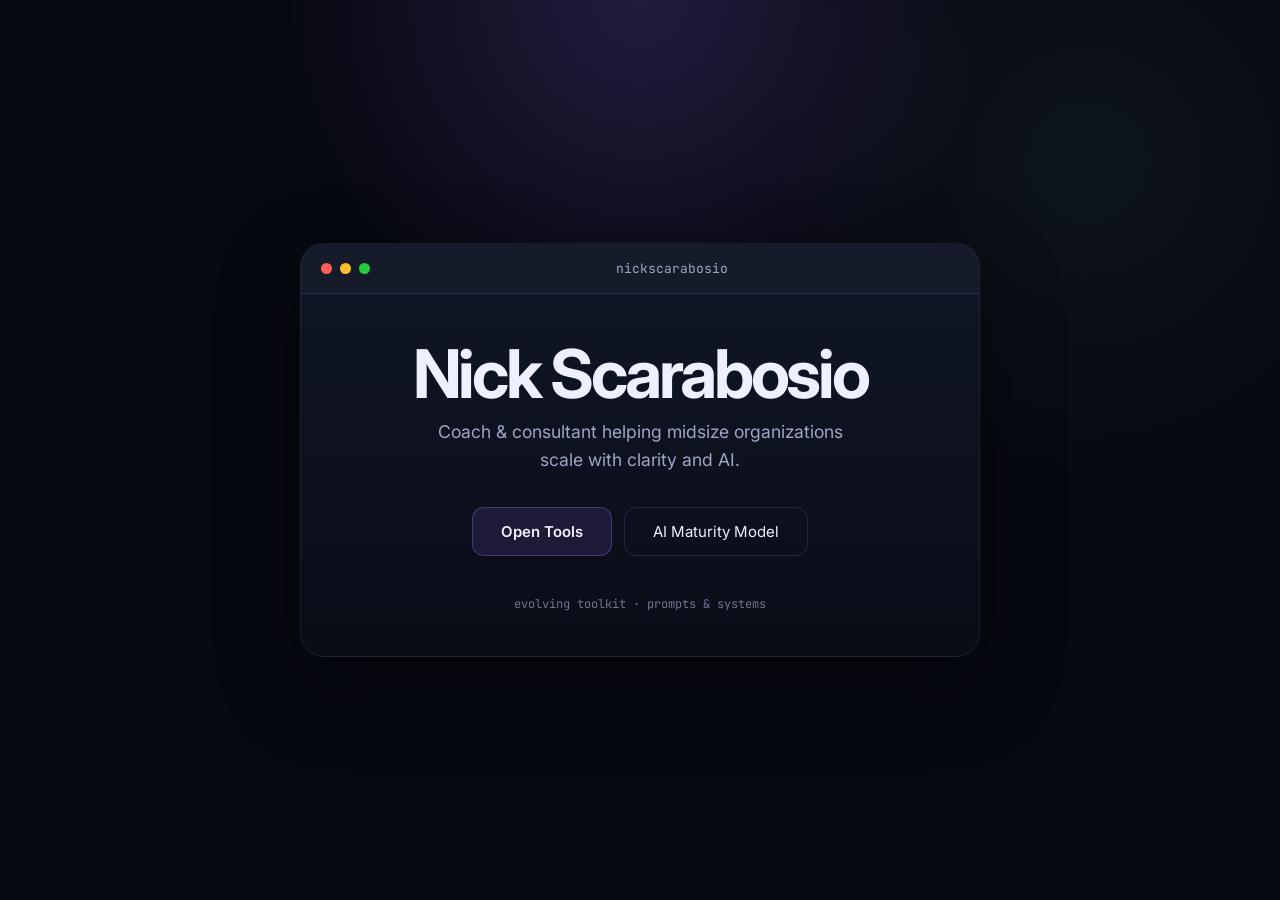
==== commit a08f0513: "Add root landing page and AI Maturity outline The previous restructure commit moved the prompt libra" ====
--- a/index.html
+++ b/index.html
@@ -1,553 +1,83 @@
 <!doctype html>
 <html lang="en">
 <head>
-<meta charset="UTF-8" />
-<meta name="viewport" content="width=device-width, initial-scale=1.0" />
-<title>Open Tools — 6 Prompts</title>
-<link rel="preconnect" href="https://fonts.googleapis.com" />
-<link rel="preconnect" href="https://fonts.gstatic.com" crossorigin />
-<link href="https://fonts.googleapis.com/css2?family=Inter:wght@400;500;600;700&family=JetBrains+Mono:wght@400;500;600;700&display=swap" rel="stylesheet" />
-<style>
-  :root {
-    --bg: #070912;
-    --panel: #0d1220;
-    --panel-2: #11182a;
-    --line: rgba(163, 146, 255, 0.16);
-    --line-strong: rgba(163, 146, 255, 0.28);
-    --text: #eef0ff;
-    --muted: #9ea6c5;
-    --soft: #6d7591;
-    --purple: #9d6cff;
-    --purple-soft: rgba(157, 108, 255, 0.12);
-    --green: #7ef0b4;
-    --shadow: 0 28px 80px rgba(0, 0, 0, 0.42);
-    --mono: 'JetBrains Mono', ui-monospace, SFMono-Regular, Menlo, monospace;
-    --sans: 'Inter', system-ui, sans-serif;
-  }
-  * { box-sizing: border-box; }
-  html, body { margin: 0; min-height: 100%; }
-  body {
-    background:
-      radial-gradient(circle at 50% 0%, rgba(157, 108, 255, 0.18), transparent 32%),
-      radial-gradient(circle at 85% 18%, rgba(126, 240, 180, 0.05), transparent 24%),
-      var(--bg);
-    color: var(--text);
-    font-family: var(--sans);
-    -webkit-font-smoothing: antialiased;
-  }
-  .wrap {
-    width: min(1360px, calc(100% - 20px));
-    margin: 16px auto 28px;
-    border: 1px solid rgba(255,255,255,0.06);
-    border-radius: 24px;
-    overflow: hidden;
-    background: linear-gradient(180deg, rgba(17, 23, 39, 0.98), rgba(10, 13, 24, 0.98));
-    box-shadow: var(--shadow);
-  }
-  .topbar {
-    display: flex;
-    align-items: center;
-    gap: 14px;
-    padding: 16px 18px;
-    border-bottom: 1px solid var(--line);
-    background: rgba(255,255,255,0.02);
-  }
-  .lights { display: flex; gap: 8px; }
-  .lights i { width: 11px; height: 11px; border-radius: 50%; display: inline-block; }
-  .lights i:nth-child(1) { background: #ff5f57; }
-  .lights i:nth-child(2) { background: #febc2e; }
-  .lights i:nth-child(3) { background: #28c840; }
-  .title {
-    margin: 0 auto;
-    display: flex;
-    align-items: center;
-    gap: 10px;
-    font-family: var(--mono);
-    font-size: 13px;
-    color: var(--muted);
-  }
-  .badge {
-    padding: 5px 9px;
-    border-radius: 999px;
-    border: 1px solid rgba(157,108,255,0.22);
-    background: var(--purple-soft);
-    color: #d9ccff;
-    text-transform: uppercase;
-    font-size: 11px;
-    letter-spacing: .12em;
-  }
-  .content { padding: 34px 26px 30px; }
-  .hero { max-width: 860px; margin-bottom: 26px; }
-  .eyebrow {
-    font-family: var(--mono);
-    color: var(--green);
-    text-transform: uppercase;
-    letter-spacing: .16em;
-    font-size: 11px;
-    margin-bottom: 14px;
-  }
-  h1 {
-    margin: 0 0 14px;
-    font-size: clamp(2.5rem, 6vw, 5rem);
-    line-height: .95;
-    letter-spacing: -0.05em;
-  }
-  .lede {
-    margin: 0;
-    max-width: 720px;
-    color: var(--muted);
-    font-size: 1.02rem;
-    line-height: 1.7;
-  }
-  .meta {
-    margin-top: 18px;
-    display: flex;
-    flex-wrap: wrap;
-    gap: 10px;
-    font-family: var(--mono);
-    font-size: 12px;
-    color: var(--soft);
-  }
-  .meta span {
-    padding: 6px 10px;
-    border-radius: 999px;
-    border: 1px solid var(--line);
-    background: rgba(255,255,255,0.02);
-  }
-  .section-label {
-    margin: 22px 0 14px;
-    font-family: var(--mono);
-    font-size: 11px;
-    color: var(--soft);
-    text-transform: uppercase;
-    letter-spacing: .16em;
-    display: flex;
-    align-items: center;
-    justify-content: space-between;
-    gap: 12px;
-  }
-  .section-label .subtle {
-    color: var(--muted);
-    text-transform: none;
-    letter-spacing: 0;
-  }
-  .prompt-list { display: grid; gap: 14px; }
-  details {
-    border: 1px solid rgba(255,255,255,0.06);
-    border-radius: 18px;
-    background: rgba(255,255,255,0.025);
-    overflow: hidden;
-  }
-  details[open] { border-color: var(--line-strong); }
-  details.is-new {
-    border-color: rgba(34, 197, 94, 0.6);
-    box-shadow: 0 0 25px rgba(34, 197, 94, 0.5);
-  }
-  details.is-new[open] { border-color: rgba(34, 197, 94, 0.75); }
-  .new-badge {
-    display: inline-block;
-    margin-left: 8px;
-    vertical-align: middle;
-    font-family: var(--mono);
-    font-size: 10px;
-    font-weight: 700;
-    letter-spacing: .12em;
-    text-transform: uppercase;
-    color: #052e16;
-    background: var(--green);
-    padding: 3px 7px;
-    border-radius: 999px;
-    box-shadow: 0 0 12px rgba(34, 197, 94, 0.6);
-  }
-  summary {
-    list-style: none;
-    cursor: pointer;
-    display: grid;
-    grid-template-columns: 56px 1fr auto;
-    gap: 16px;
-    align-items: center;
-    padding: 20px 22px;
-  }
-  summary::-webkit-details-marker { display: none; }
-  .num {
-    width: 34px; height: 34px;
-    border-radius: 10px;
-    display: grid;
-    place-items: center;
-    font-family: var(--mono);
-    color: #ddd2ff;
-    background: rgba(157,108,255,0.08);
-    border: 1px solid rgba(157,108,255,0.18);
-  }
-  .prompt-name { font-weight: 700; font-size: 1.02rem; }
-  .prompt-note { color: var(--muted); font-size: .94rem; margin-top: 3px; }
-  .chip {
-    font-family: var(--mono);
-    font-size: 11px;
-    color: #ddd2ff;
-    border: 1px solid rgba(157,108,255,0.18);
-    background: rgba(157,108,255,0.08);
-    padding: 6px 10px;
-    border-radius: 999px;
-    white-space: nowrap;
-  }
-  .body { padding: 0 18px 18px; }
-  .toolbar {
-    display: flex;
-    flex-wrap: wrap;
-    gap: 10px;
-    margin: 0 0 14px;
-  }
-  .tool-grid {
-    display: grid;
-    grid-template-columns: repeat(3, minmax(0, 1fr));
-    gap: 14px;
-    margin-bottom: 16px;
-  }
-  .tool-card {
-    border: 1px solid rgba(255,255,255,0.06);
-    border-radius: 18px;
-    padding: 18px;
-    background: rgba(255,255,255,0.02);
-    min-height: 166px;
-  }
-  .tool-card.ghost {
-    border-style: dashed;
-    background: linear-gradient(180deg, rgba(15, 18, 34, 0.88), rgba(11, 13, 25, 0.92));
-  }
-  .tool-top {
-    display: flex;
-    justify-content: space-between;
-    align-items: center;
-    gap: 12px;
-    margin-bottom: 18px;
-  }
-  .tool-id {
-    font-family: var(--mono);
-    color: var(--soft);
-    font-size: 12px;
-    letter-spacing: .12em;
-  }
-  .tool-chip {
-    font-family: var(--mono);
-    font-size: 10px;
-    color: #ddd2ff;
-    border: 1px solid rgba(157,108,255,0.18);
-    background: rgba(157,108,255,0.08);
-    padding: 5px 8px;
-    border-radius: 999px;
-    text-transform: uppercase;
-    letter-spacing: .12em;
-  }
-  .tool-card h2 {
-    margin: 0 0 8px;
-    font-size: 1.02rem;
-  }
-  .tool-card p {
-    margin: 0;
-    color: var(--muted);
-    line-height: 1.65;
-    font-size: .95rem;
-  }
-  button, a.btn {
-    appearance: none;
-    border: 1px solid var(--line);
-    background: transparent;
-    color: var(--text);
-    border-radius: 10px;
-    padding: 10px 12px;
-    font: inherit;
-    font-size: 13px;
-    cursor: pointer;
-    text-decoration: none;
-    display: inline-flex;
-    align-items: center;
-    gap: 8px;
-  }
-  button:hover, a.btn:hover { border-color: var(--line-strong); background: rgba(157,108,255,0.08); }
-  .primary { border-color: rgba(157,108,255,0.3); background: var(--purple-soft); }
-  .primary:hover { background: rgba(157,108,255,0.18); }
-  .copy-dot { color: var(--green); }
-  pre {
-    margin: 0;
-    white-space: pre-wrap;
-    background: rgba(6, 9, 16, 0.72);
-    border: 1px solid rgba(255,255,255,0.05);
-    border-radius: 16px;
-    padding: 16px;
-    font-family: var(--mono);
-    font-size: 13px;
-    line-height: 1.65;
-    color: #eef1ff;
-    user-select: text;
-  }
-  .note {
-    margin-top: 10px;
-    color: var(--soft);
-    font-family: var(--mono);
-    font-size: 12px;
-  }
-  .footer {
-    display: flex;
-    justify-content: space-between;
-    gap: 18px;
-    flex-wrap: wrap;
-    border-top: 1px solid var(--line);
-    margin-top: 24px;
-    padding-top: 20px;
-    color: var(--soft);
-    font-family: var(--mono);
-    font-size: 12px;
-  }
-  .footer strong { color: var(--text); }
-  .toast {
-    position: fixed;
-    left: 50%; bottom: 24px;
-    transform: translateX(-50%) translateY(16px);
-    opacity: 0;
-    pointer-events: none;
-    transition: .2s ease;
-    background: #11182a;
-    border: 1px solid rgba(157,108,255,0.45);
-    border-radius: 999px;
-    padding: 12px 16px;
-    font-family: var(--mono);
-    font-size: 13px;
-    color: var(--text);
-    box-shadow: 0 14px 36px rgba(0,0,0,0.45);
-  }
-  .toast.show { opacity: 1; transform: translateX(-50%) translateY(0); }
-  @media (max-width: 720px) {
-    .wrap { width: calc(100% - 18px); margin: 9px auto 22px; border-radius: 18px; }
-    .content { padding: 22px 14px 18px; }
-    summary { grid-template-columns: 40px 1fr; }
-    .chip { grid-column: 2; justify-self: start; }
-    .title { display: none; }
-  }
-</style>
+  <meta charset="UTF-8" />
+  <meta name="viewport" content="width=device-width, initial-scale=1.0" />
+  <title>Nick Scarabosio</title>
+  <link rel="preconnect" href="https://fonts.googleapis.com" />
+  <link rel="preconnect" href="https://fonts.gstatic.com" crossorigin />
+  <link href="https://fonts.googleapis.com/css2?family=Inter:wght@400;500;600;700&family=JetBrains+Mono:wght@400;500;600;700&display=swap" rel="stylesheet" />
+  <style>
+    :root {
+      --bg: #070912; --panel: #0d1220; --panel-2: #11182a;
+      --line: rgba(163, 146, 255, 0.16); --line-strong: rgba(163, 146, 255, 0.28);
+      --text: #eef0ff; --muted: #9ea6c5; --soft: #6d7591;
+      --purple: #9d6cff; --purple-soft: rgba(157, 108, 255, 0.12);
+      --green: #7ef0b4; --shadow: 0 28px 80px rgba(0, 0, 0, 0.42);
+      --mono: 'JetBrains Mono', ui-monospace, SFMono-Regular, Menlo, monospace;
+      --sans: 'Inter', system-ui, sans-serif;
+    }
+    * { box-sizing: border-box; }
+    html, body { margin: 0; min-height: 100%; }
+    body {
+      background: radial-gradient(circle at 50% 0%, rgba(157, 108, 255, 0.18), transparent 32%),
+                  radial-gradient(circle at 85% 18%, rgba(126, 240, 180, 0.05), transparent 24%),
+                  var(--bg);
+      color: var(--text); font-family: var(--sans); -webkit-font-smoothing: antialiased;
+      display: flex; align-items: center; justify-content: center; min-height: 100vh; padding: 20px;
+    }
+    .wrap {
+      width: min(680px, 100%);
+      border: 1px solid rgba(255,255,255,0.06); border-radius: 24px; overflow: hidden;
+      background: linear-gradient(180deg, rgba(17, 23, 39, 0.98), rgba(10, 13, 24, 0.98));
+      box-shadow: var(--shadow);
+    }
+    .topbar {
+      display: flex; align-items: center; gap: 14px; padding: 16px 20px;
+      border-bottom: 1px solid var(--line); background: rgba(255,255,255,0.02);
+    }
+    .lights { display: flex; gap: 8px; }
+    .lights i { width: 11px; height: 11px; border-radius: 50%; display: inline-block; }
+    .lights i:nth-child(1) { background: #ff5f57; }
+    .lights i:nth-child(2) { background: #febc2e; }
+    .lights i:nth-child(3) { background: #28c840; }
+    .title { margin: 0 auto; font-family: var(--mono); font-size: 13px; color: var(--muted); }
+    .content { padding: 48px 40px 44px; text-align: center; }
+    h1 { margin: 0 0 12px; font-size: clamp(2.8rem, 7vw, 4.2rem); line-height: .95; letter-spacing: -0.05em; }
+    .subtitle { margin: 0 0 32px; color: var(--muted); font-size: 1.1rem; line-height: 1.6; max-width: 420px; margin-left: auto; margin-right: auto; }
+    .actions { display: flex; flex-wrap: wrap; gap: 12px; justify-content: center; }
+    .btn {
+      appearance: none; border: 1px solid var(--line); background: transparent; color: var(--text);
+      border-radius: 12px; padding: 14px 28px; font: inherit; font-size: 15px; cursor: pointer;
+      text-decoration: none; display: inline-flex; align-items: center; gap: 10px; transition: all 0.2s ease;
+    }
+    .btn:hover { border-color: var(--line-strong); background: rgba(157,108,255,0.08); }
+    .primary { border-color: rgba(157,108,255,0.35); background: var(--purple-soft); font-weight: 600; }
+    .primary:hover { background: rgba(157,108,255,0.2); }
+    .footer { margin-top: 40px; font-family: var(--mono); font-size: 12px; color: var(--soft); }
+    @media (max-width: 600px) { .content { padding: 36px 24px 32px; } h1 { font-size: 2.4rem; } }
+  </style>
 </head>
 <body>
   <div class="wrap">
     <div class="topbar">
       <div class="lights" aria-hidden="true"><i></i><i></i><i></i></div>
-      <div class="title"><span>open-tools.md</span><span class="badge">6 prompts</span></div>
+      <div class="title">nickscarabosio</div>
     </div>
 
-    <main class="content">
-      <section class="hero">
-        <div class="eyebrow">open tools / evolving library</div>
-        <h1>Tools first. Prompts inside.</h1>
-        <p class="lede">Open Tools is a growing library of reusable systems, workflows, and prompt modules. The 6 prompts below are one section of it — not the whole page.</p>
-        <div class="meta">
-          <span>living tool shelf</span>
-          <span>copyable prompts</span>
-          <span>built to grow</span>
-        </div>
-      </section>
+    <div class="content">
+      <h1>Nick Scarabosio</h1>
+      <p class="subtitle">Coach &amp; consultant helping midsize organizations scale with clarity and AI.</p>
 
-      <div class="section-label"><span id="prompt-library">## prompt library</span><span class="subtle">6 reusable prompts from the brain</span></div>
-      <section class="prompt-list" id="prompt-list"></section>
-
-      <div class="section-label"><span>## featured tool</span><span class="subtle">why Hermes belongs here</span></div>
-      <details open id="hermes-tool">
-        <summary>
-          <span class="num">H1</span>
-          <span>
-            <div class="prompt-name">Hermes</div>
-            <div class="prompt-note">The agent layer I use when the work needs follow-through.</div>
-          </span>
-          <span class="chip">agent layer</span>
-        </summary>
-        <div class="body">
-          <p style="margin-top:0;color:var(--muted);line-height:1.7;max-width:820px;">Hermes is useful when you want more than an answer. It can remember context, use tools, keep going across steps, and come back with a result instead of stopping at a suggestion. That makes it a better fit for research, drafting, triage, and operational work that needs action.</p>
-          <div class="tool-grid" style="grid-template-columns: repeat(3, minmax(0, 1fr)); margin: 18px 0 0;">
-            <article class="tool-card ghost" style="min-height: 0;">
-              <div class="tool-top"><span class="tool-id">01</span><span class="tool-chip">research</span></div>
-              <h2>Dig up what matters.</h2>
-              <p>I use Hermes when I need quick sourcing, synthesis, or a clean summary I can act on.</p>
-            </article>
-            <article class="tool-card ghost" style="min-height: 0;">
-              <div class="tool-top"><span class="tool-id">02</span><span class="tool-chip">ops</span></div>
-              <h2>Turn messy work into next steps.</h2>
-              <p>It helps turn loose notes, decisions, and meetings into something organized and executable.</p>
-            </article>
-            <article class="tool-card ghost" style="min-height: 0;">
-              <div class="tool-top"><span class="tool-id">03</span><span class="tool-chip">writing</span></div>
-              <h2>Make the draft sharper.</h2>
-              <p>When a piece needs cleanup or stronger positioning, Hermes can tighten it without losing the point.</p>
-            </article>
-          </div>
-          <div class="toolbar" style="margin-top:14px;">
-            <a class="btn primary" href="https://github.com/NousResearch/hermes-agent" target="_blank" rel="noreferrer">Get Hermes Agent</a>
-            <a class="btn" href="https://hermes-agent.nousresearch.com/docs/" target="_blank" rel="noreferrer">Read the docs</a>
-            <a class="btn" href="#prompt-library">Jump to prompts</a>
-          </div>
-        </div>
-      </details>
-
-      <div class="section-label"><span>## how we work together</span><span class="subtle">simple operating model</span></div>
-      <section class="tool-grid" style="margin-bottom: 18px;">
-        <article class="tool-card ghost">
-          <div class="tool-top">
-            <span class="tool-id">01</span>
-            <span class="tool-chip">context</span>
-          </div>
-          <h2>You give the goal.</h2>
-          <p>Short is fine. Hermes figures out the shape of the task, pulls in relevant context, and starts moving.</p>
-        </article>
-        <article class="tool-card ghost">
-          <div class="tool-top">
-            <span class="tool-id">02</span>
-            <span class="tool-chip">work</span>
-          </div>
-          <h2>Hermes does the legwork.</h2>
-          <p>It can look things up, draft, organize, compare, or break a problem down without you managing every step.</p>
-        </article>
-        <article class="tool-card ghost">
-          <div class="tool-top">
-            <span class="tool-id">03</span>
-            <span class="tool-chip">result</span>
-          </div>
-          <h2>You get the output or the next decision.</h2>
-          <p>The point is to reduce friction: less back-and-forth, fewer dead ends, more momentum toward a finished result.</p>
-        </article>
-      </section>
-
-      <div class="section-label"><span id="tools-index">## tools / index</span><span class="subtle">space for new tools as they ship</span></div>
-      <section class="tool-grid" id="tool-grid">
-        <article class="tool-card ghost">
-          <div class="tool-top">
-            <span class="tool-id">06</span>
-            <span class="tool-chip">coming next</span>
-          </div>
-          <h2>New tools will keep landing here</h2>
-          <p>This page stays open-ended on purpose. Add future tools as separate modules so the index keeps expanding instead of becoming a dead static page.</p>
-        </article>
-        <article class="tool-card ghost">
-          <div class="tool-top">
-            <span class="tool-id">07</span>
-            <span class="tool-chip">index slot</span>
-          </div>
-          <h2>One tool per card</h2>
-          <p>Each new tool can get its own card, title, description, and copyable content, so the page reads like a growing toolkit.</p>
-        </article>
-        <article class="tool-card ghost">
-          <div class="tool-top">
-            <span class="tool-id">08</span>
-            <span class="tool-chip">ready</span>
-          </div>
-          <h2>Keep the library modular</h2>
-          <p>The point is to make it easy to add, scan, and copy without reworking the whole layout each time something new ships.</p>
-        </article>
-      </section>
+      <div class="actions">
+        <a href="open-tools/" class="btn primary">Open Tools</a>
+        <a href="ai-maturity.html" class="btn">AI Maturity Model</a>
+      </div>
 
       <div class="footer">
-        <div><strong>open tools</strong> · evolving library</div>
-        <div>Prompts are one module. Tools are the bigger frame.</div>
+        evolving toolkit · prompts &amp; systems
       </div>
-    </main>
+    </div>
   </div>
-
-  <div class="toast" id="toast">Copied</div>
-
-  <script>
-    const prompts = [
-      // New prompts go at the top — newest appears first in the list.
-      {
-        id: 'prompt-6',
-        title: 'Automation Scout',
-        chip: 'automation',
-        note: 'Use to find the repetitive, tedious tasks an AI assistant could take off your plate.',
-        isNew: true,
-        text: `You are my automation scout. I am one person on a team. Your job is to find the repetitive tasks in my normal work week, and the parts of my job I find tedious or annoying, that an AI assistant could take off my plate.\n\nWe have a live session coming up where a team will build these automations in the room, so your final output needs to be specific enough that someone could build my top task on the spot.\n\nProcess:\n\n1. Ask me what my role is and what a normal week looks like. Wait for my answer.\n2. Ask me what the boring, tedious, or annoying parts of my job are. Wait for my answer.\n3. Walk through my work one area at a time. For each repeating task or pain point, ask one question at a time. Never ask more than one question in a message.\n4. For every task, find out: how often it happens, how long it takes, how repetitive/rule-based it is, what I start with and produce, and whether it needs to be exact or “good enough.”\n5. Give a best-guess example answer with every question so I can easily confirm or correct.\n\nWhen you have enough information, output a ranked list of my best 3–5 automation opportunities using this exact format:\n\nOpportunity #X: [Short Name]\n\n- What I do today: [plain description]\n- How often and how long:\n- Repetitive and rule-based: High / Medium / Low\n- What we could build:\n  - Tier 1: a prompt I paste in when I need it\n  - Tier 2: a reusable assistant that runs the same way every time\n  - Tier 3: a full automation that runs in the background\n- Starter prompt to build it live: [concrete prompt or setup]\n\nRules:\n- One question at a time.\n- Use plain language.\n- Focus on tasks that are actually annoying or draining.\n- Be specific — avoid vague answers like “email”.\n\nStart the interview now with your first question.`
-      },
-      {
-        id: 'prompt-1',
-        title: 'Senior consultant clarification flow',
-        chip: '5 questions',
-        note: 'Use before starting work when the brief is still fuzzy.',
-        text: `Act as a senior consultant.\nBefore beginning any work, ask me exactly 5 clarification questions, one at a time.\n\nEach question should meaningfully reduce ambiguity and help you fully understand the goal, constraints, audience, success criteria, and scope of this project.\n\nDo not make assumptions.\nDo not provide solutions yet.\nWait for my response after each question before asking the next.\n\nAfter the fifth answer, briefly summarize your understanding and confirm alignment before proceeding.`
-      },
-      {
-        id: 'prompt-2',
-        title: 'Elon’s 5-step systems-thinking prompt',
-        chip: 'systems',
-        note: 'Use when you need to simplify a problem and remove waste.',
-        text: `Act as a senior systems thinker.\n\nBefore doing any work, apply Elon Musk’s 5-step framework:\n\n1. Make the requirements less dumb\n2. Delete the part or process\n3. Simplify and optimize\n4. Accelerate cycle time\n5. Automate\n\nStart by asking me exactly 5 clarification questions, one at a time.\n\nEach question should help you:\n- challenge assumptions\n- identify unnecessary parts\n- simplify the problem\n- improve speed or feedback loops\n- determine what, if anything, should be automated\n\nDo not provide solutions yet.\nDo not make assumptions.\nWait for my response after each question before asking the next.\n\nAfter the fifth answer, briefly summarize your understanding and confirm alignment before proceeding.`
-      },
-      {
-        id: 'prompt-3',
-        title: 'Ruthless editor prompt',
-        chip: 'rewrite',
-        note: 'Use to cut fluff and make writing sharper.',
-        text: `Act as a ruthless editor.\n\nYour job is to improve clarity, sharpness, and impact without preserving weak wording.\n\nEdit for:\n- clarity\n- brevity\n- precision\n- structure\n- persuasive force\n\nCut:\n- fluff\n- repetition\n- hedging\n- jargon\n- filler\n- weak transitions\n- vague claims\n\nKeep the meaning intact, but make the writing stronger and more direct.\n\nIf something is unclear, fix it.\nIf something is unnecessary, remove it.\nIf something can be stated more simply, simplify it.\nIf something is boring, make it more useful.\n\nReturn:\n1. the revised version\n2. a short list of the biggest changes you made.`
-      },
-      {
-        id: 'prompt-4',
-        title: 'First principles analyst prompt',
-        chip: 'analysis',
-        note: 'Use to rebuild a problem from the ground up.',
-        text: `Act as a first-principles analyst.\n\nBreak the problem down to its most basic, irreducible truths.\nDo not rely on conventional wisdom, assumptions, or inherited frameworks unless you can justify them from first principles.\n\nStart by:\n- identifying the core objective\n- separating facts from assumptions\n- listing the constraints\n- reducing the problem to fundamentals\n- rebuilding the solution from the ground up\n\nAsk clarifying questions if needed, but do not jump to solutions too early.\n\nWhen presenting your answer:\n- state the first principles clearly\n- explain any assumptions you had to make\n- show the reasoning chain from fundamentals to conclusion\n- favor simple, direct language over jargon`
-      },
-      {
-        id: 'prompt-5',
-        title: 'Brain dump / synthesis prompt',
-        chip: 'synthesis',
-        note: 'Use when you need a raw pile of thoughts turned into structure.',
-        text: `Act as a thought organizer and strategic synthesis partner.\n\nI’m going to give you a raw brain dump with incomplete thoughts, fragments, decisions, worries, ideas, and notes.\n\nYour job is to:\n- capture everything without losing meaning\n- organize the chaos into clear themes\n- separate facts, ideas, decisions, risks, and next actions\n- identify duplicates, contradictions, and open questions\n- surface what matters most\n\nDo not over-edit or over-interpret.\nDo not force structure too early.\nFirst, absorb the input fully.\n\nThen return:\n1. a clean organized summary\n2. key themes\n3. decisions already implied\n4. open questions\n5. suggested next actions\n6. anything that seems important but buried\n\nKeep it sharp, clear, and useful.`
-      },
-    ];
-
-    const list = document.getElementById('prompt-list');
-    const toast = document.getElementById('toast');
-    let toastTimer;
-
-    function showToast(message) {
-      toast.textContent = message;
-      toast.classList.add('show');
-      clearTimeout(toastTimer);
-      toastTimer = setTimeout(() => toast.classList.remove('show'), 1400);
-    }
-
-    async function copyText(text, label) {
-      try {
-        await navigator.clipboard.writeText(text);
-        showToast(label || 'Copied');
-      } catch {
-        showToast('Copy failed');
-      }
-    }
-
-    function render() {
-      list.innerHTML = prompts.map((p, index) => `
-        <details id="${p.id}" class="${p.isNew ? 'is-new' : ''}" ${index === 0 ? 'open' : ''}>
-          <summary>
-            <span class="num">${String(index + 1).padStart(2, '0')}</span>
-            <span>
-              <div class="prompt-name">${p.title}${p.isNew ? ' <span class="new-badge">NEW</span>' : ''}</div>
-              <div class="prompt-note">${p.note}</div>
-            </span>
-            <span class="chip">${p.chip}</span>
-          </summary>
-          <div class="body">
-            <div class="toolbar">
-              <button class="primary" data-copy-text="${encodeURIComponent(p.text)}" data-label="Copied ${p.title}">Copy prompt</button>
-              <a class="btn" href="#${p.id}">Link to this prompt</a>
-            </div>
-            <pre>${p.text}</pre>
-            <div class="note">Anchor: <code>#${p.id}</code> · text is fully selectable</div>
-          </div>
-        </details>
-      `).join('');
-
-      list.querySelectorAll('button[data-copy-text]').forEach((btn) => {
-        btn.addEventListener('click', () => {
-          copyText(decodeURIComponent(btn.dataset.copyText), btn.dataset.label);
-        });
-      });
-    }
-
-    render();
-  </script>
 </body>
 </html>
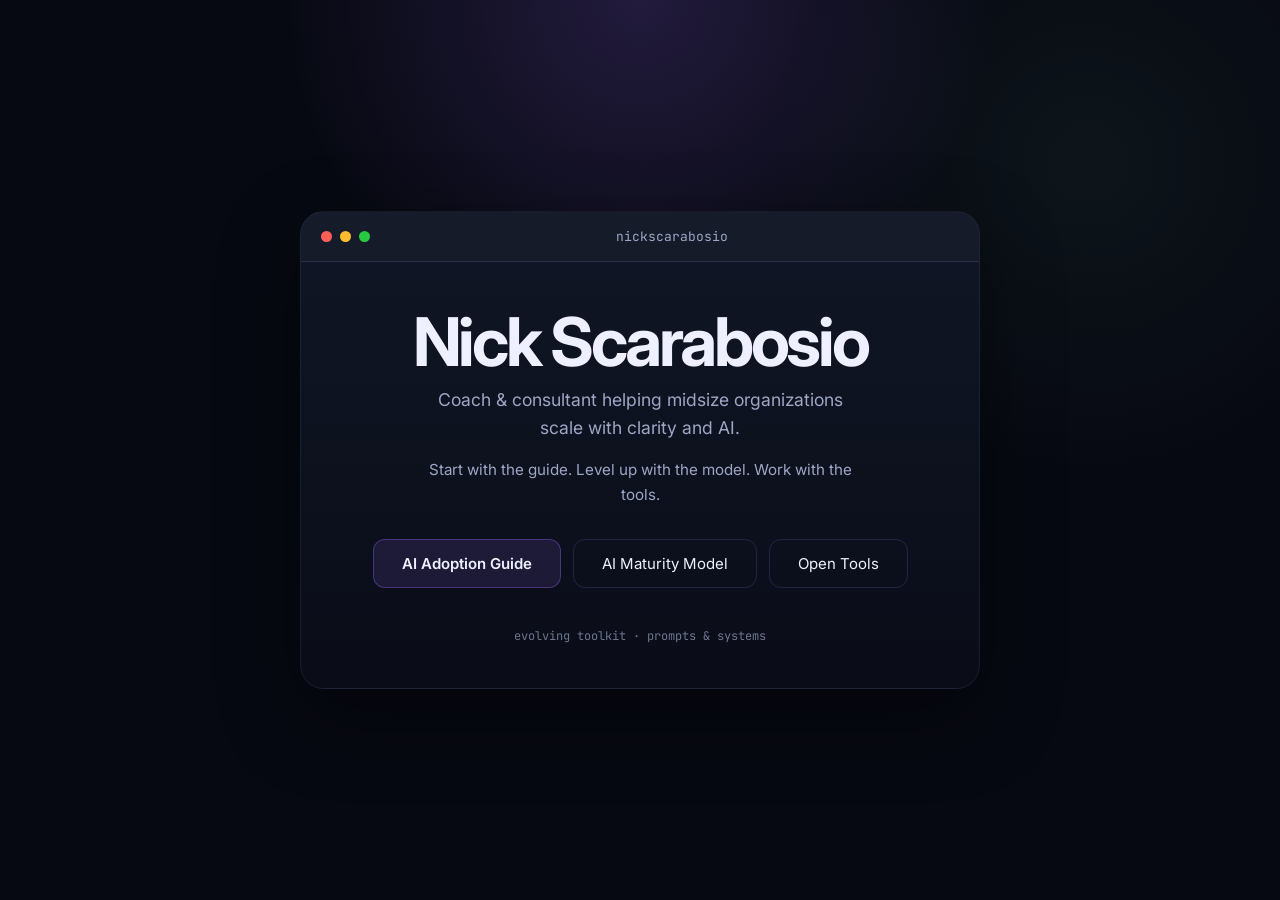
==== commit 1340a827: "Add interactive SMB AI Adoption Guide with soft email gate Ship a phased checklist course at /ai-ado" ====
--- a/index.html
+++ b/index.html
@@ -68,10 +68,12 @@
     <div class="content">
       <h1>Nick Scarabosio</h1>
       <p class="subtitle">Coach &amp; consultant helping midsize organizations scale with clarity and AI.</p>
+      <p class="subtitle" style="margin-top:-16px;font-size:.95rem;max-width:460px;">Start with the guide. Level up with the model. Work with the tools.</p>
 
       <div class="actions">
-        <a href="open-tools/" class="btn primary">Open Tools</a>
+        <a href="ai-adoption/" class="btn primary">AI Adoption Guide</a>
         <a href="ai-maturity.html" class="btn">AI Maturity Model</a>
+        <a href="open-tools/" class="btn">Open Tools</a>
       </div>
 
       <div class="footer">
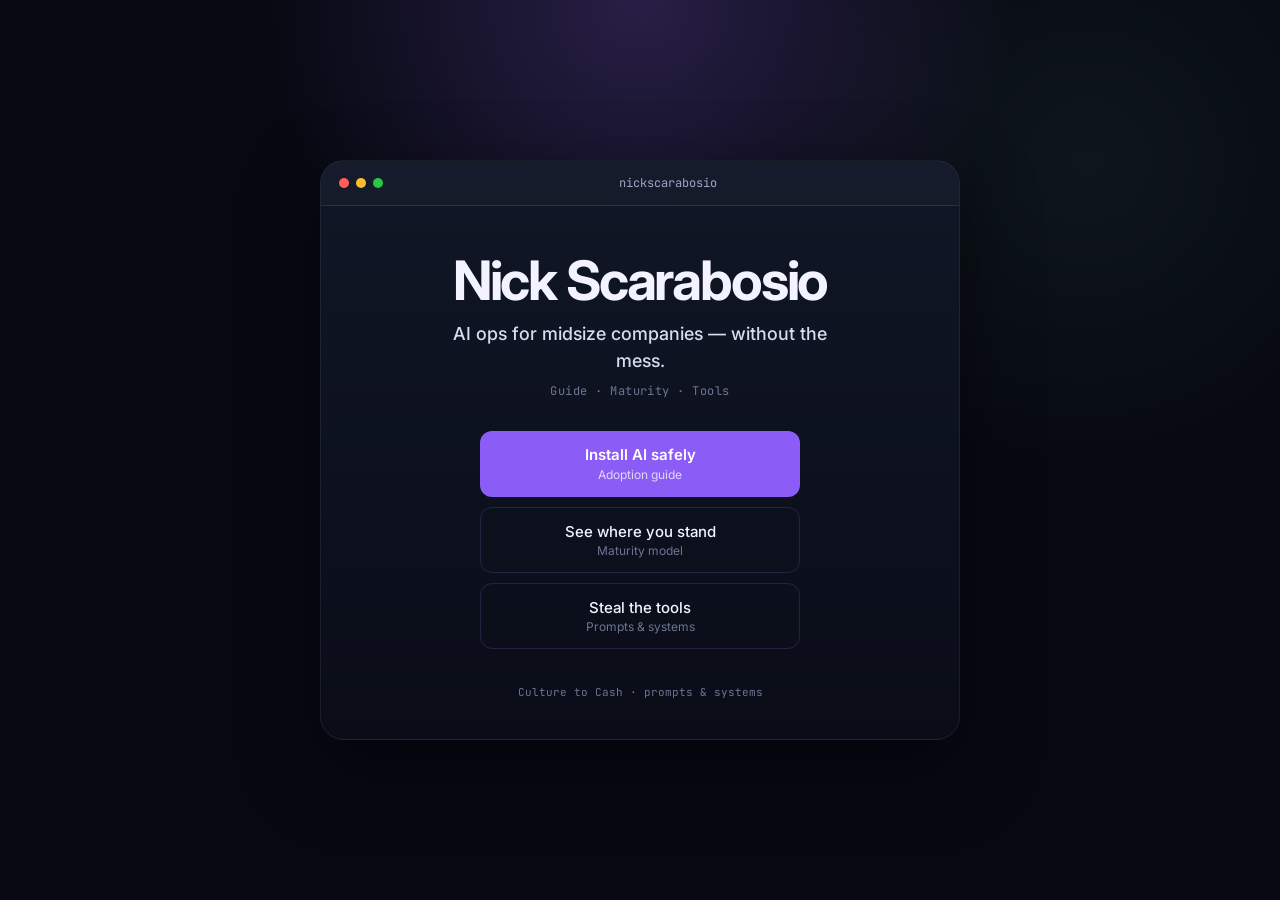
==== commit 2a836348: "Polish site: tighter copy, stronger contrast, clearer wayfinding Restore pop with solid CTAs and bri" ====
--- a/index.html
+++ b/index.html
@@ -4,58 +4,88 @@
   <meta charset="UTF-8" />
   <meta name="viewport" content="width=device-width, initial-scale=1.0" />
   <title>Nick Scarabosio</title>
+  <meta name="description" content="AI ops for midsize companies — without the mess. Adoption guide, maturity model, open tools." />
   <link rel="preconnect" href="https://fonts.googleapis.com" />
   <link rel="preconnect" href="https://fonts.gstatic.com" crossorigin />
   <link href="https://fonts.googleapis.com/css2?family=Inter:wght@400;500;600;700&family=JetBrains+Mono:wght@400;500;600;700&display=swap" rel="stylesheet" />
   <style>
     :root {
-      --bg: #070912; --panel: #0d1220; --panel-2: #11182a;
-      --line: rgba(163, 146, 255, 0.16); --line-strong: rgba(163, 146, 255, 0.28);
-      --text: #eef0ff; --muted: #9ea6c5; --soft: #6d7591;
-      --purple: #9d6cff; --purple-soft: rgba(157, 108, 255, 0.12);
-      --green: #7ef0b4; --shadow: 0 28px 80px rgba(0, 0, 0, 0.42);
+      --bg: #070912;
+      --line: rgba(163, 146, 255, 0.16);
+      --line-strong: rgba(163, 146, 255, 0.35);
+      --text: #f2f3ff;
+      --body: #d8dcf0;
+      --muted: #9ea6c5;
+      --soft: #6d7591;
+      --purple-solid: #8b5cf6;
+      --shadow: 0 28px 80px rgba(0, 0, 0, 0.42);
       --mono: 'JetBrains Mono', ui-monospace, SFMono-Regular, Menlo, monospace;
       --sans: 'Inter', system-ui, sans-serif;
     }
     * { box-sizing: border-box; }
     html, body { margin: 0; min-height: 100%; }
     body {
-      background: radial-gradient(circle at 50% 0%, rgba(157, 108, 255, 0.18), transparent 32%),
-                  radial-gradient(circle at 85% 18%, rgba(126, 240, 180, 0.05), transparent 24%),
-                  var(--bg);
+      background:
+        radial-gradient(circle at 50% 0%, rgba(157, 108, 255, 0.22), transparent 34%),
+        radial-gradient(circle at 85% 18%, rgba(126, 240, 180, 0.06), transparent 24%),
+        var(--bg);
       color: var(--text); font-family: var(--sans); -webkit-font-smoothing: antialiased;
       display: flex; align-items: center; justify-content: center; min-height: 100vh; padding: 20px;
     }
     .wrap {
-      width: min(680px, 100%);
-      border: 1px solid rgba(255,255,255,0.06); border-radius: 24px; overflow: hidden;
+      width: min(640px, 100%);
+      border: 1px solid rgba(255,255,255,0.07); border-radius: 24px; overflow: hidden;
       background: linear-gradient(180deg, rgba(17, 23, 39, 0.98), rgba(10, 13, 24, 0.98));
       box-shadow: var(--shadow);
     }
     .topbar {
-      display: flex; align-items: center; gap: 14px; padding: 16px 20px;
+      display: flex; align-items: center; gap: 12px; padding: 14px 18px;
       border-bottom: 1px solid var(--line); background: rgba(255,255,255,0.02);
     }
-    .lights { display: flex; gap: 8px; }
-    .lights i { width: 11px; height: 11px; border-radius: 50%; display: inline-block; }
+    .lights { display: flex; gap: 7px; }
+    .lights i { width: 10px; height: 10px; border-radius: 50%; display: inline-block; }
     .lights i:nth-child(1) { background: #ff5f57; }
     .lights i:nth-child(2) { background: #febc2e; }
     .lights i:nth-child(3) { background: #28c840; }
-    .title { margin: 0 auto; font-family: var(--mono); font-size: 13px; color: var(--muted); }
-    .content { padding: 48px 40px 44px; text-align: center; }
-    h1 { margin: 0 0 12px; font-size: clamp(2.8rem, 7vw, 4.2rem); line-height: .95; letter-spacing: -0.05em; }
-    .subtitle { margin: 0 0 32px; color: var(--muted); font-size: 1.1rem; line-height: 1.6; max-width: 420px; margin-left: auto; margin-right: auto; }
-    .actions { display: flex; flex-wrap: wrap; gap: 12px; justify-content: center; }
+    .title { margin: 0 auto; font-family: var(--mono); font-size: 12px; color: var(--muted); }
+    .content { padding: 48px 36px 40px; text-align: center; }
+    h1 {
+      margin: 0 0 14px; font-size: clamp(2.4rem, 7vw, 3.4rem);
+      line-height: .98; letter-spacing: -0.04em;
+    }
+    .subtitle {
+      margin: 0 0 8px; color: var(--body); font-size: 1.12rem; line-height: 1.5;
+      max-width: 380px; margin-left: auto; margin-right: auto; font-weight: 500;
+    }
+    .pathway {
+      margin: 0 0 32px; color: var(--soft); font-family: var(--mono);
+      font-size: 12px; letter-spacing: 0.04em;
+    }
+    .actions { display: flex; flex-direction: column; gap: 10px; max-width: 320px; margin: 0 auto; }
     .btn {
       appearance: none; border: 1px solid var(--line); background: transparent; color: var(--text);
-      border-radius: 12px; padding: 14px 28px; font: inherit; font-size: 15px; cursor: pointer;
-      text-decoration: none; display: inline-flex; align-items: center; gap: 10px; transition: all 0.2s ease;
+      border-radius: 12px; padding: 14px 22px; font: inherit; font-size: 15px; font-weight: 500;
+      cursor: pointer; text-decoration: none; display: flex; align-items: center; justify-content: center;
+      gap: 8px; transition: all 0.15s ease; min-height: 48px;
     }
-    .btn:hover { border-color: var(--line-strong); background: rgba(157,108,255,0.08); }
-    .primary { border-color: rgba(157,108,255,0.35); background: var(--purple-soft); font-weight: 600; }
-    .primary:hover { background: rgba(157,108,255,0.2); }
-    .footer { margin-top: 40px; font-family: var(--mono); font-size: 12px; color: var(--soft); }
-    @media (max-width: 600px) { .content { padding: 36px 24px 32px; } h1 { font-size: 2.4rem; } }
+    .btn:hover { border-color: var(--line-strong); background: rgba(157,108,255,0.1); }
+    .primary {
+      border-color: transparent; background: var(--purple-solid); color: #fff; font-weight: 600;
+    }
+    .primary:hover { filter: brightness(1.08); background: #9b6dff; }
+    .btn small {
+      display: block; font-weight: 400; font-size: 12px; color: rgba(255,255,255,0.75);
+      margin-top: 2px;
+    }
+    .primary span { display: flex; flex-direction: column; align-items: center; line-height: 1.25; }
+    .secondary small { color: var(--soft); font-size: 12px; font-weight: 400; }
+    .footer {
+      margin-top: 36px; font-family: var(--mono); font-size: 11px; color: var(--soft);
+    }
+    @media (max-width: 600px) {
+      .content { padding: 36px 22px 32px; }
+      h1 { font-size: 2.2rem; }
+    }
   </style>
 </head>
 <body>
@@ -67,18 +97,22 @@
 
     <div class="content">
       <h1>Nick Scarabosio</h1>
-      <p class="subtitle">Coach &amp; consultant helping midsize organizations scale with clarity and AI.</p>
-      <p class="subtitle" style="margin-top:-16px;font-size:.95rem;max-width:460px;">Start with the guide. Level up with the model. Work with the tools.</p>
+      <p class="subtitle">AI ops for midsize companies — without the mess.</p>
+      <p class="pathway">Guide · Maturity · Tools</p>
 
       <div class="actions">
-        <a href="ai-adoption/" class="btn primary">AI Adoption Guide</a>
-        <a href="ai-maturity.html" class="btn">AI Maturity Model</a>
-        <a href="open-tools/" class="btn">Open Tools</a>
+        <a href="ai-adoption/" class="btn primary">
+          <span>Install AI safely<small>Adoption guide</small></span>
+        </a>
+        <a href="ai-maturity.html" class="btn secondary">
+          <span>See where you stand<small style="display:block;color:var(--soft);font-size:12px;font-weight:400;margin-top:2px;">Maturity model</small></span>
+        </a>
+        <a href="open-tools/" class="btn secondary">
+          <span>Steal the tools<small style="display:block;color:var(--soft);font-size:12px;font-weight:400;margin-top:2px;">Prompts &amp; systems</small></span>
+        </a>
       </div>
 
-      <div class="footer">
-        evolving toolkit · prompts &amp; systems
-      </div>
+      <div class="footer">Culture to Cash · prompts &amp; systems</div>
     </div>
   </div>
 </body>
